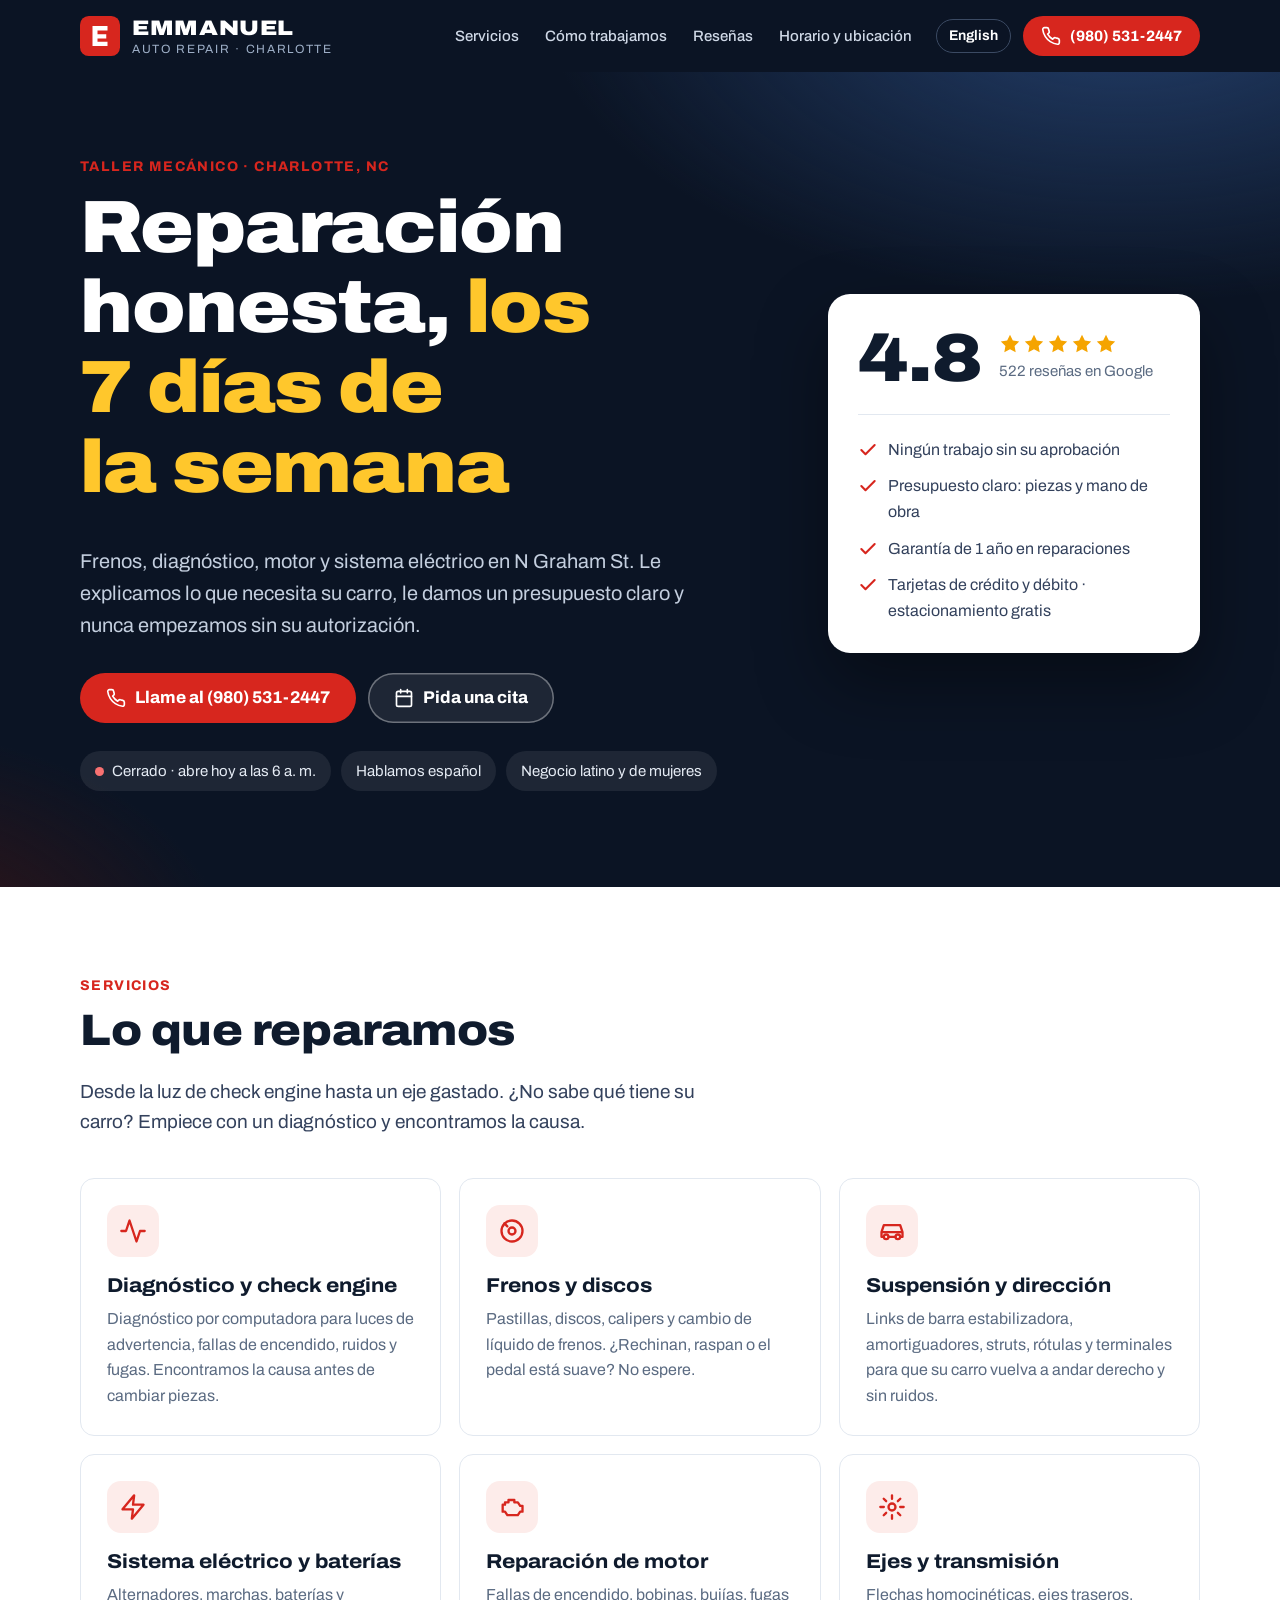
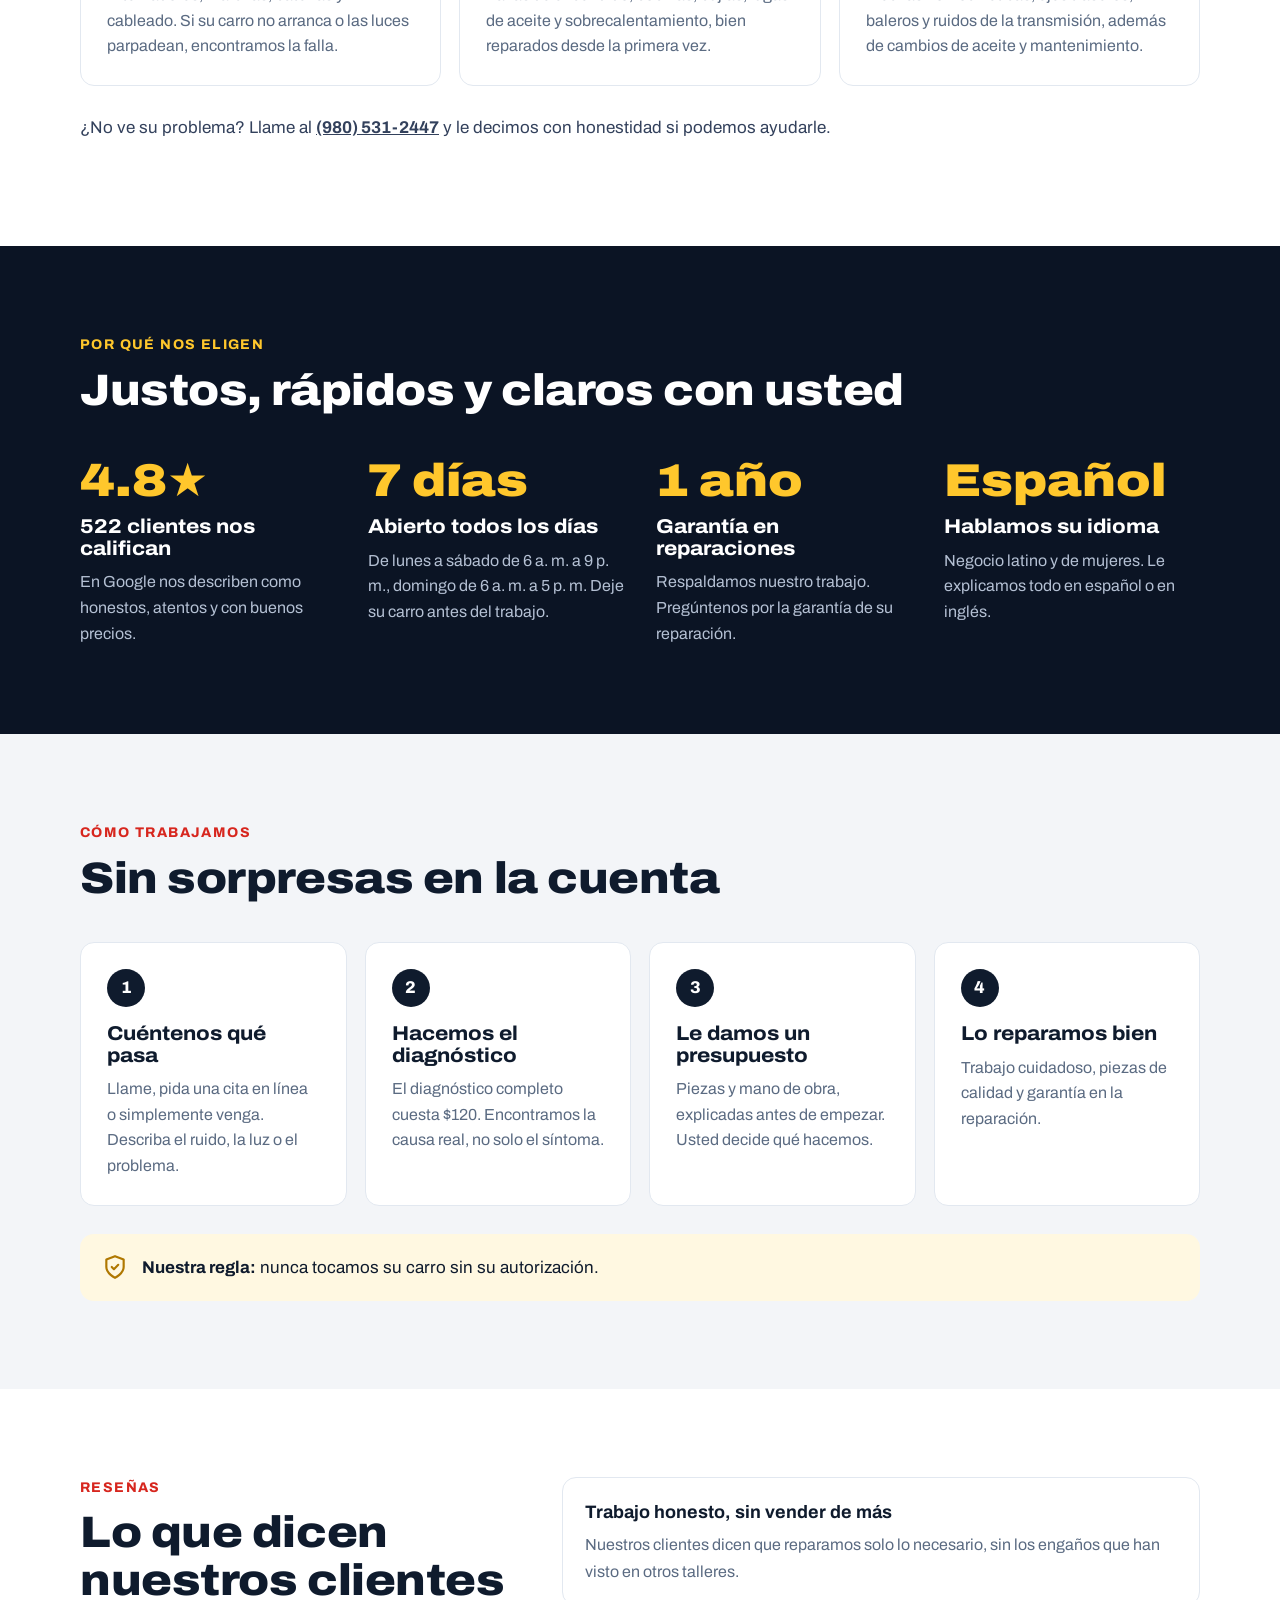
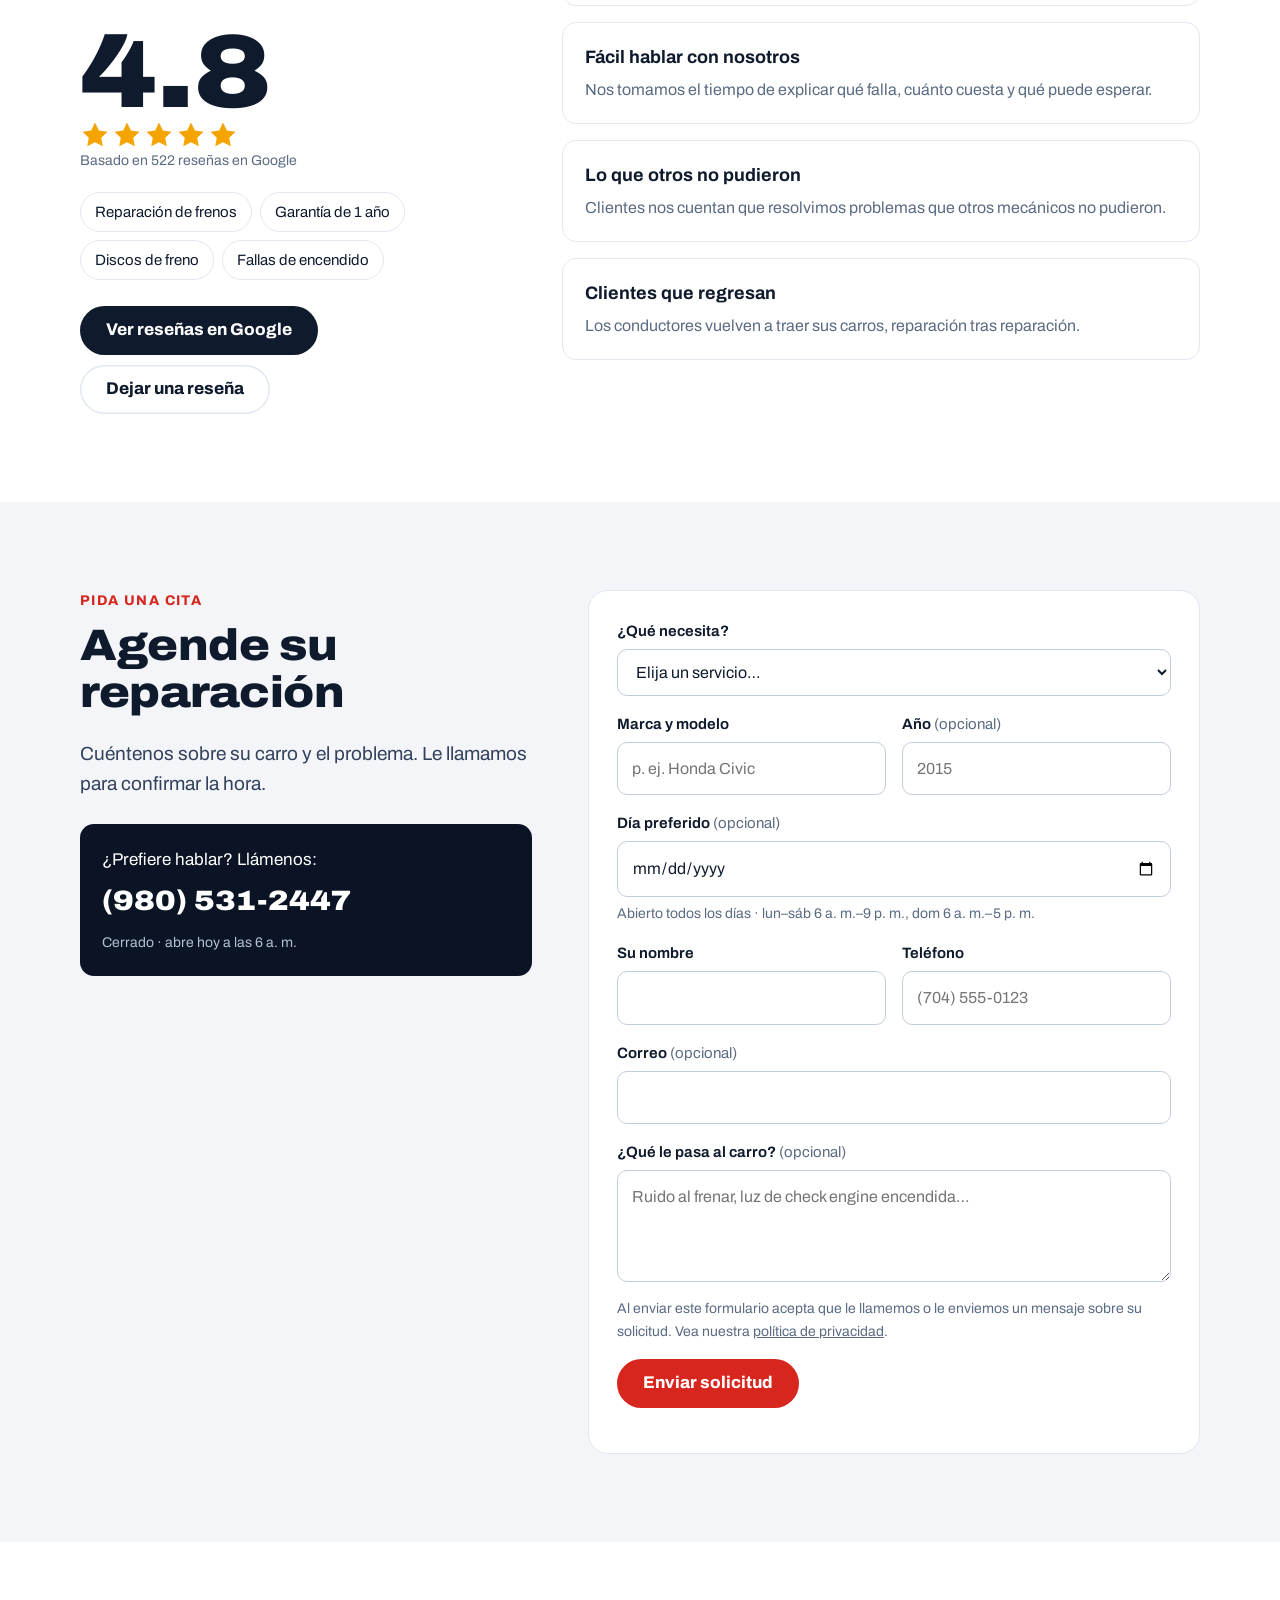
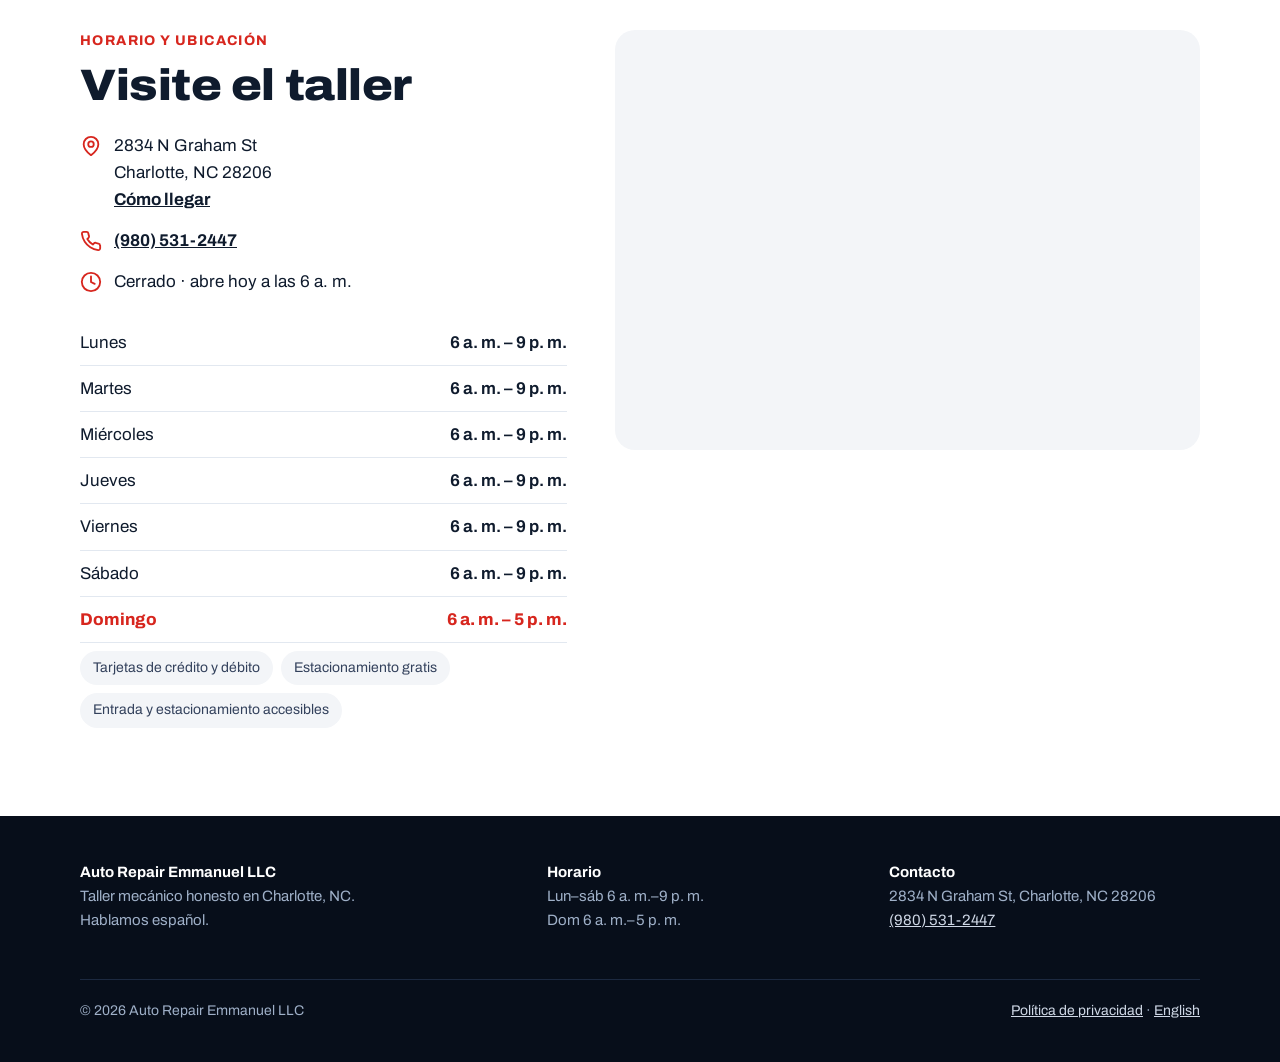
==== es/index.html @ 4c99aeba "Auto Repair Emmanuel site (EN/ES preview) Co-Authored-By: Claude Opus 5.5 <noreply@anthropic.com>" ====
<!doctype html>
<html lang="es">
<head>
<meta charset="utf-8">
<meta name="viewport" content="width=device-width, initial-scale=1, viewport-fit=cover">
<title>Auto Repair Emmanuel — Taller mecánico honesto en Charlotte, NC · Abierto 7 días</title>
<meta name="description" content="Taller mecánico latino y de propiedad femenina en 2834 N Graham St, Charlotte. Frenos, diagnóstico, motor, sistema eléctrico y suspensión. 4.8★ con 522 reseñas en Google. Abierto los 7 días. (980) 531-2447.">
<link rel="canonical" href="https://www.autorepairemmanuel.com/es/">
<link rel="alternate" hreflang="en" href="https://www.autorepairemmanuel.com/">
<link rel="alternate" hreflang="es" href="https://www.autorepairemmanuel.com/es/">
<link rel="alternate" hreflang="x-default" href="https://www.autorepairemmanuel.com/">
<meta property="og:type" content="website">
<meta property="og:title" content="Auto Repair Emmanuel — Taller mecánico honesto en Charlotte, NC">
<meta property="og:description" content="Frenos, diagnóstico, motor y sistema eléctrico. 4.8★ con 522 reseñas en Google. Abierto los 7 días.">
<meta property="og:url" content="https://www.autorepairemmanuel.com/es/">
<meta property="og:locale" content="es_US">
<meta property="og:locale:alternate" content="en_US">
<!-- preview: remove noindex when the client approves the launch -->
<meta name="robots" content="noindex, nofollow">
<meta name="theme-color" content="#0b1424">
<link rel="icon" href="../assets/img/favicon.svg" type="image/svg+xml">
<link rel="preconnect" href="https://fonts.googleapis.com">
<link rel="preconnect" href="https://fonts.gstatic.com" crossorigin>
<link rel="stylesheet" href="https://fonts.googleapis.com/css2?family=Archivo:wdth,wght@62..125,400..900&amp;display=swap">
<link rel="stylesheet" href="../assets/css/style.css">
<script type="application/ld+json">
{
 "@context": "https://schema.org",
 "@type": "AutoRepair",
 "@id": "https://www.autorepairemmanuel.com/#shop",
 "name": "Auto Repair Emmanuel LLC",
 "url": "https://www.autorepairemmanuel.com/es/",
 "telephone": "+19805312447",
 "priceRange": "$$",
 "address": {
  "@type": "PostalAddress",
  "streetAddress": "2834 N Graham St",
  "addressLocality": "Charlotte",
  "addressRegion": "NC",
  "postalCode": "28206",
  "addressCountry": "US"
 },
 "geo": { "@type": "GeoCoordinates", "latitude": 35.2572837, "longitude": -80.8220715 },
 "hasMap": "https://maps.google.com/?cid=7259521944887175084",
 "openingHoursSpecification": [
  { "@type": "OpeningHoursSpecification", "dayOfWeek": ["Monday", "Tuesday", "Wednesday", "Thursday", "Friday", "Saturday"], "opens": "06:00", "closes": "21:00" },
  { "@type": "OpeningHoursSpecification", "dayOfWeek": "Sunday", "opens": "06:00", "closes": "17:00" }
 ],
 "paymentAccepted": "Credit Card, Debit Card",
 "knowsLanguage": ["en", "es"],
 "areaServed": { "@type": "City", "name": "Charlotte" }
}
</script>
</head>
<body>
<svg width="0" height="0" style="position:absolute" aria-hidden="true">
  <defs>
    <symbol id="i-phone" viewBox="0 0 24 24"><path fill="none" stroke="currentColor" stroke-width="2" stroke-linecap="round" stroke-linejoin="round" d="M22 16.9v3a2 2 0 0 1-2.2 2 19.8 19.8 0 0 1-8.6-3.1 19.5 19.5 0 0 1-6-6A19.8 19.8 0 0 1 2.1 4.2 2 2 0 0 1 4.1 2h3a2 2 0 0 1 2 1.7c.1.9.4 1.8.7 2.7a2 2 0 0 1-.5 2.1L8 9.8a16 16 0 0 0 6 6l1.3-1.3a2 2 0 0 1 2.1-.4c.9.3 1.8.6 2.7.7a2 2 0 0 1 1.7 2z"/></symbol>
    <symbol id="i-pin" viewBox="0 0 24 24"><g fill="none" stroke="currentColor" stroke-width="2" stroke-linecap="round" stroke-linejoin="round"><path d="M20 10c0 6-8 12-8 12s-8-6-8-12a8 8 0 0 1 16 0z"/><circle cx="12" cy="10" r="3"/></g></symbol>
    <symbol id="i-nav" viewBox="0 0 24 24"><path fill="none" stroke="currentColor" stroke-width="2" stroke-linejoin="round" d="M3 11 22 2l-9 19-2-8z"/></symbol>
    <symbol id="i-star" viewBox="0 0 24 24"><path fill="currentColor" d="m12 2 3.1 6.3 6.9 1-5 4.9 1.2 6.8L12 17.8 5.8 21 7 14.2 2 9.3l6.9-1z"/></symbol>
    <symbol id="i-check" viewBox="0 0 24 24"><path fill="none" stroke="currentColor" stroke-width="2.5" stroke-linecap="round" stroke-linejoin="round" d="M20 6 9 17l-5-5"/></symbol>
    <symbol id="i-clock" viewBox="0 0 24 24"><g fill="none" stroke="currentColor" stroke-width="2" stroke-linecap="round"><circle cx="12" cy="12" r="10"/><path d="M12 6v6l4 2"/></g></symbol>
    <symbol id="i-cal" viewBox="0 0 24 24"><g fill="none" stroke="currentColor" stroke-width="2" stroke-linecap="round"><rect x="3" y="4" width="18" height="18" rx="2"/><path d="M16 2v4M8 2v4M3 10h18"/></g></symbol>
    <symbol id="i-pulse" viewBox="0 0 24 24"><path fill="none" stroke="currentColor" stroke-width="2" stroke-linecap="round" stroke-linejoin="round" d="M22 12h-4l-3 9L9 3l-3 9H2"/></symbol>
    <symbol id="i-disc" viewBox="0 0 24 24"><g fill="none" stroke="currentColor" stroke-width="2"><circle cx="12" cy="12" r="9"/><circle cx="12" cy="12" r="3"/><path stroke-linecap="round" d="M5.5 5.5 8 8"/></g></symbol>
    <symbol id="i-car" viewBox="0 0 24 24"><g fill="none" stroke="currentColor" stroke-width="2" stroke-linecap="round" stroke-linejoin="round"><path d="M3 13 5 7h14l2 6v4h-2M5 17H3v-4h18M9 17h6"/><circle cx="7" cy="17" r="2"/><circle cx="17" cy="17" r="2"/></g></symbol>
    <symbol id="i-bolt" viewBox="0 0 24 24"><path fill="none" stroke="currentColor" stroke-width="2" stroke-linejoin="round" d="M13 2 3 14h9l-1 8 10-12h-9z"/></symbol>
    <symbol id="i-engine" viewBox="0 0 24 24"><path fill="none" stroke="currentColor" stroke-width="2" stroke-linejoin="round" d="M4 10h2V8h3V6h5v2h3l2 3h2v5h-2l-2 3H8l-2-3H4z"/></symbol>
    <symbol id="i-gear" viewBox="0 0 24 24"><g fill="none" stroke="currentColor" stroke-width="2" stroke-linecap="round"><circle cx="12" cy="12" r="3"/><path d="M12 2v3M12 19v3M2 12h3M19 12h3M4.9 4.9 7 7M17 17l2.1 2.1M4.9 19.1 7 17M17 7l2.1-2.1"/></g></symbol>
    <symbol id="i-shield" viewBox="0 0 24 24"><g fill="none" stroke="currentColor" stroke-width="2" stroke-linecap="round" stroke-linejoin="round"><path d="M12 22s8-4 8-10V5l-8-3-8 3v7c0 6 8 10 8 10z"/><path d="m9 12 2 2 4-4"/></g></symbol>
    <symbol id="i-menu" viewBox="0 0 24 24"><path fill="none" stroke="currentColor" stroke-width="2" stroke-linecap="round" d="M3 6h18M3 12h18M3 18h18"/></symbol>
    <symbol id="i-logo" viewBox="0 0 64 64"><rect width="64" height="64" rx="14" fill="#d7261e"/><path d="M20 16h24v7H28v6h14v7H28v5h16v7H20z" fill="#fff"/></symbol>
  </defs>
</svg>

<a class="skip" href="#main">Ir al contenido</a>

<header class="site-head">
  <div class="wrap">
    <a class="brand" href="./" aria-label="Auto Repair Emmanuel, inicio"><svg aria-hidden="true"><use href="#i-logo"/></svg><span><span class="brand-mark">EMMANUEL</span><span class="brand-sub">Auto Repair · Charlotte</span></span></a>
    <nav class="nav" id="nav" aria-label="Principal">
      <a href="#services">Servicios</a>
      <a href="#how">Cómo trabajamos</a>
      <a href="#reviews">Reseñas</a>
      <a href="#contact">Horario y ubicación</a>
    </nav>
    <div class="head-actions">
      <a class="lang" href="../" hreflang="en" lang="en">English</a>
      <a class="btn btn-primary btn-sm" href="tel:+19805312447"><svg aria-hidden="true"><use href="#i-phone"/></svg>(980) 531-2447</a>
      <button class="menu-btn" type="button" aria-controls="nav" aria-expanded="false"><svg aria-hidden="true"><use href="#i-menu"/></svg><span class="sr">Menú</span></button>
    </div>
  </div>
</header>

<main id="main">
  <section class="hero">
    <div class="wrap">
      <div>
        <p class="eyebrow">Taller mecánico · Charlotte, NC</p>
        <h1>Reparación honesta, <em>los 7&nbsp;días de la&nbsp;semana</em></h1>
        <p class="lead">Frenos, diagnóstico, motor y sistema eléctrico en N&nbsp;Graham&nbsp;St. Le explicamos lo que necesita su carro, le damos un presupuesto claro y nunca empezamos sin su autorización.</p>
        <div class="cta">
          <a class="btn btn-primary" href="tel:+19805312447"><svg aria-hidden="true"><use href="#i-phone"/></svg>Llame al (980) 531-2447</a>
          <a class="btn btn-ghost" href="#book"><svg aria-hidden="true"><use href="#i-cal"/></svg>Pida una cita</a>
        </div>
        <ul class="badges">
          <li class="badge" data-status><span class="status-dot"></span><span data-status-text>Lun–sáb 6 a. m.–9 p. m. · dom 6 a. m.–5 p. m.</span></li>
          <li class="badge">Hablamos español</li>
          <li class="badge">Negocio latino y de mujeres</li>
        </ul>
      </div>
      <aside class="rating-card" aria-label="Calificación en Google">
        <div class="top">
          <div class="big">4.8</div>
          <div>
            <div class="stars" aria-label="4.8 de 5 estrellas"><svg><use href="#i-star"/></svg><svg><use href="#i-star"/></svg><svg><use href="#i-star"/></svg><svg><use href="#i-star"/></svg><svg><use href="#i-star"/></svg></div>
            <div class="count">522 reseñas en Google</div>
          </div>
        </div>
        <hr>
        <ul class="checks">
          <li><svg aria-hidden="true"><use href="#i-check"/></svg>Ningún trabajo sin su aprobación</li>
          <li><svg aria-hidden="true"><use href="#i-check"/></svg>Presupuesto claro: piezas y mano de obra</li>
          <li><svg aria-hidden="true"><use href="#i-check"/></svg>Garantía de 1 año en reparaciones</li>
          <li><svg aria-hidden="true"><use href="#i-check"/></svg>Tarjetas de crédito y débito · estacionamiento gratis</li>
        </ul>
      </aside>
    </div>
  </section>

  <section class="section" id="services">
    <div class="wrap">
      <p class="eyebrow">Servicios</p>
      <h2>Lo que reparamos</h2>
      <p class="lead">Desde la luz de check engine hasta un eje gastado. ¿No sabe qué tiene su carro? Empiece con un diagnóstico y encontramos la causa.</p>
      <div class="grid">
        <article class="card"><div class="ico"><svg aria-hidden="true"><use href="#i-pulse"/></svg></div><h3>Diagnóstico y check engine</h3><p>Diagnóstico por computadora para luces de advertencia, fallas de encendido, ruidos y fugas. Encontramos la causa antes de cambiar piezas.</p></article>
        <article class="card"><div class="ico"><svg aria-hidden="true"><use href="#i-disc"/></svg></div><h3>Frenos y discos</h3><p>Pastillas, discos, calipers y cambio de líquido de frenos. ¿Rechinan, raspan o el pedal está suave? No espere.</p></article>
        <article class="card"><div class="ico"><svg aria-hidden="true"><use href="#i-car"/></svg></div><h3>Suspensión y dirección</h3><p>Links de barra estabilizadora, amortiguadores, struts, rótulas y terminales para que su carro vuelva a andar derecho y sin ruidos.</p></article>
        <article class="card"><div class="ico"><svg aria-hidden="true"><use href="#i-bolt"/></svg></div><h3>Sistema eléctrico y baterías</h3><p>Alternadores, marchas, baterías y cableado. Si su carro no arranca o las luces parpadean, encontramos la falla.</p></article>
        <article class="card"><div class="ico"><svg aria-hidden="true"><use href="#i-engine"/></svg></div><h3>Reparación de motor</h3><p>Fallas de encendido, bobinas, bujías, fugas de aceite y sobrecalentamiento, bien reparados desde la primera vez.</p></article>
        <article class="card"><div class="ico"><svg aria-hidden="true"><use href="#i-gear"/></svg></div><h3>Ejes y transmisión</h3><p>Flechas homocinéticas, ejes traseros, baleros y ruidos de la transmisión, además de cambios de aceite y mantenimiento.</p></article>
      </div>
      <p class="more">¿No ve su problema? Llame al <a href="tel:+19805312447">(980) 531-2447</a> y le decimos con honestidad si podemos ayudarle.</p>
    </div>
  </section>

  <section class="section dark" id="why">
    <div class="wrap">
      <p class="eyebrow">Por qué nos eligen</p>
      <h2>Justos, rápidos y claros con usted</h2>
      <div class="why">
        <div><div class="num">4.8★</div><h3>522 clientes nos califican</h3><p>En Google nos describen como honestos, atentos y con buenos precios.</p></div>
        <div><div class="num">7 días</div><h3>Abierto todos los días</h3><p>De lunes a sábado de 6 a. m. a 9 p. m., domingo de 6 a. m. a 5 p. m. Deje su carro antes del trabajo.</p></div>
        <div><div class="num">1 año</div><h3>Garantía en reparaciones</h3><p>Respaldamos nuestro trabajo. Pregúntenos por la garantía de su reparación.</p></div>
        <div><div class="num">Español</div><h3>Hablamos su idioma</h3><p>Negocio latino y de mujeres. Le explicamos todo en español o en inglés.</p></div>
      </div>
    </div>
  </section>

  <section class="section alt" id="how">
    <div class="wrap">
      <p class="eyebrow">Cómo trabajamos</p>
      <h2>Sin sorpresas en la cuenta</h2>
      <ol class="steps">
        <li><h3>Cuéntenos qué pasa</h3><p>Llame, pida una cita en línea o simplemente venga. Describa el ruido, la luz o el problema.</p></li>
        <li><h3>Hacemos el diagnóstico</h3><p>El diagnóstico completo cuesta $120. Encontramos la causa real, no solo el síntoma.</p></li>
        <li><h3>Le damos un presupuesto</h3><p>Piezas y mano de obra, explicadas antes de empezar. Usted decide qué hacemos.</p></li>
        <li><h3>Lo reparamos bien</h3><p>Trabajo cuidadoso, piezas de calidad y garantía en la reparación.</p></li>
      </ol>
      <div class="promise"><svg aria-hidden="true"><use href="#i-shield"/></svg><p><strong>Nuestra regla:</strong> nunca tocamos su carro sin su autorización.</p></div>
    </div>
  </section>

  <section class="section" id="reviews">
    <div class="wrap reviews">
      <div>
        <p class="eyebrow">Reseñas</p>
        <h2>Lo que dicen nuestros clientes</h2>
        <div class="score">4.8</div>
        <div class="stars" aria-label="4.8 de 5 estrellas"><svg><use href="#i-star"/></svg><svg><use href="#i-star"/></svg><svg><use href="#i-star"/></svg><svg><use href="#i-star"/></svg><svg><use href="#i-star"/></svg></div>
        <p class="hint">Basado en 522 reseñas en Google</p>
        <ul class="tags" aria-label="Lo más mencionado en las reseñas">
          <li>Reparación de frenos</li><li>Garantía de 1 año</li><li>Discos de freno</li><li>Fallas de encendido</li>
        </ul>
        <div class="row-btns">
          <a class="btn btn-dark" href="https://maps.google.com/?cid=7259521944887175084" target="_blank" rel="noopener">Ver reseñas en Google</a>
          <a class="btn btn-line" href="https://search.google.com/local/writereview?placeid=ChIJTweTncUfVIgRrCcnDL8Av2Q" target="_blank" rel="noopener">Dejar una reseña</a>
        </div>
      </div>
      <ul class="quotes">
        <li><strong>Trabajo honesto, sin vender de más</strong><span>Nuestros clientes dicen que reparamos solo lo necesario, sin los engaños que han visto en otros talleres.</span></li>
        <li><strong>Fácil hablar con nosotros</strong><span>Nos tomamos el tiempo de explicar qué falla, cuánto cuesta y qué puede esperar.</span></li>
        <li><strong>Lo que otros no pudieron</strong><span>Clientes nos cuentan que resolvimos problemas que otros mecánicos no pudieron.</span></li>
        <li><strong>Clientes que regresan</strong><span>Los conductores vuelven a traer sus carros, reparación tras reparación.</span></li>
      </ul>
    </div>
  </section>

  <section class="section alt" id="book">
    <div class="wrap book">
      <div>
        <p class="eyebrow">Pida una cita</p>
        <h2>Agende su reparación</h2>
        <p class="lead">Cuéntenos sobre su carro y el problema. Le llamamos para confirmar la hora.</p>
        <div class="call-box" data-status>
          <p style="margin:0 0 6px">¿Prefiere hablar? Llámenos:</p>
          <a class="tel" href="tel:+19805312447">(980) 531-2447</a>
          <p class="hint" style="margin:8px 0 0;color:#b4c0d3"><span data-status-text>Lun–sáb 6 a. m.–9 p. m. · dom 6 a. m.–5 p. m.</span></p>
        </div>
      </div>
      <form class="form" id="booking" novalidate>
        <div class="form-grid">
          <div class="field full">
            <label for="f-service">¿Qué necesita?</label>
            <select id="f-service" name="service" required>
              <option value="">Elija un servicio…</option>
              <option>Diagnóstico / luz de check engine</option>
              <option>Frenos y discos</option>
              <option>Suspensión y dirección</option>
              <option>Sistema eléctrico / batería / alternador</option>
              <option>Reparación de motor</option>
              <option>Ejes y transmisión</option>
              <option>Cambio de aceite y mantenimiento</option>
              <option>Otro / no estoy seguro</option>
            </select>
          </div>
          <div class="field"><label for="f-car">Marca y modelo</label><input id="f-car" name="car" autocomplete="off" placeholder="p. ej. Honda Civic" maxlength="100" required></div>
          <div class="field"><label for="f-year">Año <span class="opt">(opcional)</span></label><input id="f-year" name="year" inputmode="numeric" pattern="(19|20)[0-9]{2}" maxlength="4" placeholder="2015"></div>
          <div class="field full"><label for="f-date">Día preferido <span class="opt">(opcional)</span></label><input id="f-date" name="date" type="date"><span class="hint" id="date-hint">Abierto todos los días · lun–sáb 6 a. m.–9 p. m., dom 6 a. m.–5 p. m.</span></div>
          <div class="field"><label for="f-name">Su nombre</label><input id="f-name" name="name" autocomplete="name" maxlength="100" required></div>
          <div class="field"><label for="f-phone">Teléfono</label><input id="f-phone" name="phone" type="tel" autocomplete="tel" placeholder="(704) 555-0123" maxlength="30" required></div>
          <div class="field full"><label for="f-email">Correo <span class="opt">(opcional)</span></label><input id="f-email" name="email" type="email" autocomplete="email" maxlength="120"></div>
          <div class="field full"><label for="f-comment">¿Qué le pasa al carro? <span class="opt">(opcional)</span></label><textarea id="f-comment" name="comment" maxlength="1000" placeholder="Ruido al frenar, luz de check engine encendida…"></textarea></div>
          <div class="hp" aria-hidden="true"><label for="f-website">Sitio web</label><input id="f-website" name="website" tabindex="-1" autocomplete="off"></div>
        </div>
        <p class="consent">Al enviar este formulario acepta que le llamemos o le enviemos un mensaje sobre su solicitud. Vea nuestra <a href="privacy.html">política de privacidad</a>.</p>
        <p><button class="btn btn-primary" type="submit">Enviar solicitud</button></p>
        <p class="form-msg" role="status" aria-live="polite"></p>
      </form>
    </div>
  </section>

  <section class="section" id="contact">
    <div class="wrap contact">
      <div>
        <p class="eyebrow">Horario y ubicación</p>
        <h2>Visite el taller</h2>
        <ul class="info">
          <li><svg aria-hidden="true"><use href="#i-pin"/></svg><span>2834 N Graham St<br>Charlotte, NC 28206<br><a href="https://www.google.com/maps/dir/?api=1&amp;destination=Auto+Repair+Emmanuel+LLC&amp;destination_place_id=ChIJTweTncUfVIgRrCcnDL8Av2Q" target="_blank" rel="noopener">Cómo llegar</a></span></li>
          <li><svg aria-hidden="true"><use href="#i-phone"/></svg><a href="tel:+19805312447">(980) 531-2447</a></li>
          <li data-status><svg aria-hidden="true"><use href="#i-clock"/></svg><span data-status-text>Abierto los 7 días de la semana</span></li>
        </ul>
        <table class="hours">
          <caption class="sr">Horario</caption>
          <tbody>
            <tr data-day="1"><th scope="row">Lunes</th><td>6 a. m. – 9 p. m.</td></tr>
            <tr data-day="2"><th scope="row">Martes</th><td>6 a. m. – 9 p. m.</td></tr>
            <tr data-day="3"><th scope="row">Miércoles</th><td>6 a. m. – 9 p. m.</td></tr>
            <tr data-day="4"><th scope="row">Jueves</th><td>6 a. m. – 9 p. m.</td></tr>
            <tr data-day="5"><th scope="row">Viernes</th><td>6 a. m. – 9 p. m.</td></tr>
            <tr data-day="6"><th scope="row">Sábado</th><td>6 a. m. – 9 p. m.</td></tr>
            <tr data-day="0"><th scope="row">Domingo</th><td>6 a. m. – 5 p. m.</td></tr>
          </tbody>
        </table>
        <ul class="amen" aria-label="Comodidades">
          <li>Tarjetas de crédito y débito</li><li>Estacionamiento gratis</li><li>Entrada y estacionamiento accesibles</li>
        </ul>
      </div>
      <iframe class="map" title="Mapa: Auto Repair Emmanuel, 2834 N Graham St, Charlotte" loading="lazy" referrerpolicy="no-referrer-when-downgrade" src="https://www.google.com/maps?q=Auto+Repair+Emmanuel+LLC,+2834+N+Graham+St,+Charlotte,+NC+28206&amp;hl=es&amp;output=embed"></iframe>
    </div>
  </section>
</main>

<footer class="site-foot">
  <div class="wrap">
    <div>
      <strong>Auto Repair Emmanuel LLC</strong>
      <p>Taller mecánico honesto en Charlotte, NC.<br>Hablamos español.</p>
    </div>
    <div>
      <strong>Horario</strong>
      <p>Lun–sáb 6 a. m.–9 p. m.<br>Dom 6 a. m.–5 p. m.</p>
    </div>
    <div>
      <strong>Contacto</strong>
      <p>2834 N Graham St, Charlotte, NC 28206<br><a href="tel:+19805312447">(980) 531-2447</a></p>
    </div>
    <div class="legal">
      <span>© 2026 Auto Repair Emmanuel LLC</span>
      <span><a href="privacy.html">Política de privacidad</a> · <a href="../" hreflang="en" lang="en">English</a></span>
    </div>
  </div>
</footer>

<div class="callbar">
  <a class="btn btn-primary" href="tel:+19805312447"><svg aria-hidden="true"><use href="#i-phone"/></svg>Llamar</a>
  <a class="btn btn-ghost" href="https://www.google.com/maps/dir/?api=1&amp;destination=Auto+Repair+Emmanuel+LLC&amp;destination_place_id=ChIJTweTncUfVIgRrCcnDL8Av2Q" target="_blank" rel="noopener"><svg aria-hidden="true"><use href="#i-nav"/></svg>Cómo llegar</a>
</div>

<script type="module" src="../assets/js/site.js"></script>
<script type="module" src="../assets/js/booking.js"></script>
</body>
</html>
---- assets/css/style.css ----
:root {
  --ink: #0f1b2d;
  --ink-2: #33415c;
  --muted: #5b6b82;
  --bg: #ffffff;
  --bg-2: #f3f5f8;
  --line: #e2e8f0;
  --brand: #d7261e;
  --brand-dark: #b01d16;
  --accent: #ffc72c;
  --dark: #0b1424;
  --ok: #15803d;
  --radius: 14px;
  --max: 1160px;
}
* { box-sizing: border-box; }
html { scroll-behavior: smooth; scroll-padding-top: 80px; -webkit-text-size-adjust: 100%; }
body { margin: 0; font: 17px/1.6 "Archivo", system-ui, -apple-system, sans-serif; color: var(--ink); background: var(--bg); }
img, svg { display: block; max-width: 100%; }
a { color: inherit; }
h1, h2, h3 { line-height: 1.08; margin: 0 0 .5em; font-stretch: 110%; }
h2 { font-size: clamp(30px, 4.4vw, 44px); font-weight: 850; letter-spacing: -.01em; }
h3 { font-size: 20px; font-weight: 750; }
p { margin: 0 0 1em; }
.wrap { max-width: var(--max); margin: 0 auto; padding: 0 20px; }
@media (max-width: 480px) { .wrap { padding: 0 16px; } }
.section { padding: 88px 0; }
.section.alt { background: var(--bg-2); }
.section.dark { background: var(--dark); color: #fff; }
@media (max-width: 700px) { .section { padding: 64px 0; } }
.eyebrow { color: var(--brand); font-weight: 750; text-transform: uppercase; letter-spacing: .1em; font-size: 14px; margin-bottom: 10px; }
.dark .eyebrow { color: var(--accent); }
.lead { color: var(--ink-2); font-size: 19px; max-width: 660px; }
.dark .lead { color: #c4cfdf; }
.skip { position: absolute; left: -999px; top: 8px; background: #fff; color: var(--ink); padding: 8px 14px; border-radius: 8px; z-index: 100; }
.skip:focus { left: 8px; }
.sr { position: absolute; width: 1px; height: 1px; overflow: hidden; clip: rect(0 0 0 0); white-space: nowrap; }

/* header */
.site-head { position: sticky; top: 0; z-index: 40; background: var(--dark); color: #fff; transition: box-shadow .2s; }
.site-head.scrolled { box-shadow: 0 6px 24px rgba(0,0,0,.25); }
.site-head .wrap { display: flex; align-items: center; gap: 24px; height: 72px; }
.brand { display: flex; align-items: center; gap: 12px; text-decoration: none; line-height: 1; }
.brand svg { width: 40px; height: 40px; flex: none; }
.brand-mark { display: block; font-weight: 900; font-size: 21px; letter-spacing: .03em; font-stretch: 118%; }
.brand-sub { display: block; font-size: 12px; color: #9fb0c8; letter-spacing: .14em; text-transform: uppercase; margin-top: 4px; }
.nav { display: flex; align-items: center; gap: 26px; margin-left: auto; }
.nav a { text-decoration: none; color: #cfd8e6; font-size: 15px; font-weight: 500; }
.nav a:hover { color: #fff; }
.head-actions { display: flex; align-items: center; gap: 12px; }
.lang { border: 1px solid #3b4a63; border-radius: 999px; padding: 5px 12px; text-decoration: none; font-size: 14px; font-weight: 650; color: #fff; }
.lang:hover { border-color: #fff; }
.menu-btn { display: none; flex: none; background: none; border: 0; color: #fff; padding: 8px; margin-right: -8px; cursor: pointer; }
.menu-btn svg { width: 28px; height: 28px; max-width: none; }
.brand-sub { white-space: nowrap; }
@media (max-width: 480px) {
  .site-head .wrap { gap: 12px; }
  .brand { gap: 10px; }
  .brand svg { width: 36px; height: 36px; }
  .brand-mark { font-size: 19px; }
  .brand-sub { font-size: 10.5px; letter-spacing: .1em; }
  .lang { padding: 4px 10px; font-size: 13px; }
}
@media (max-width: 960px) {
  .menu-btn { display: block; }
  .head-actions { margin-left: auto; }
  .head-actions .btn { display: none; }
  .nav { display: none; position: absolute; left: 0; right: 0; top: 72px; flex-direction: column; align-items: stretch; gap: 0; background: var(--dark); border-top: 1px solid #1f2d45; padding: 8px 0 16px; }
  .nav.open { display: flex; }
  .nav a { padding: 14px 20px; font-size: 18px; }
}

/* buttons */
.btn { display: inline-flex; align-items: center; justify-content: center; gap: 9px; border: 0; border-radius: 999px; padding: 15px 26px; font: inherit; font-weight: 750; line-height: 1.1; text-decoration: none; cursor: pointer; transition: background .15s, transform .15s; }
.btn:active { transform: translateY(1px); }
.btn svg { width: 20px; height: 20px; flex: none; }
.btn-primary { background: var(--brand); color: #fff; }
.btn-primary:hover { background: var(--brand-dark); }
.btn-ghost { background: rgba(255,255,255,.08); color: #fff; box-shadow: inset 0 0 0 1.5px rgba(255,255,255,.35); }
.btn-ghost:hover { background: rgba(255,255,255,.16); }
.btn-dark { background: var(--ink); color: #fff; }
.btn-dark:hover { background: #1f2f4a; }
.btn-line { background: #fff; color: var(--ink); box-shadow: inset 0 0 0 1.5px var(--line); }
.btn-line:hover { box-shadow: inset 0 0 0 1.5px var(--ink); }
.btn-sm { padding: 10px 18px; font-size: 15px; }
.btn[disabled] { opacity: .6; cursor: wait; }
:focus-visible { outline: 3px solid var(--accent); outline-offset: 3px; }

/* hero */
.hero { background: radial-gradient(900px 480px at 88% -10%, #24406d 0%, transparent 65%), radial-gradient(600px 400px at -10% 110%, #3a1414 0%, transparent 60%), var(--dark); color: #fff; padding: 84px 0 96px; }
.hero .wrap { display: grid; grid-template-columns: 1.3fr .7fr; gap: 56px; align-items: center; }
.hero h1 { font-size: clamp(40px, 6.6vw, 74px); font-weight: 900; letter-spacing: -.015em; }
.hero h1 em { font-style: normal; color: var(--accent); }
.hero .lead { color: #c4cfdf; font-size: 20px; }
.cta { display: flex; flex-wrap: wrap; gap: 12px; margin: 32px 0 28px; }
.badges { display: flex; flex-wrap: wrap; gap: 10px; margin: 0; padding: 0; list-style: none; }
.badge { display: inline-flex; align-items: center; gap: 8px; background: rgba(255,255,255,.08); border-radius: 999px; padding: 8px 15px; font-size: 15px; color: #e5ebf4; }
.badge svg { width: 18px; height: 18px; color: var(--accent); }
.status-dot { width: 9px; height: 9px; border-radius: 50%; background: #9aa6b8; flex: none; }
.is-open .status-dot { background: #22c55e; box-shadow: 0 0 0 4px rgba(34,197,94,.25); }
.is-closed .status-dot { background: #f87171; }
.rating-card { background: #fff; color: var(--ink); border-radius: 22px; padding: 30px; box-shadow: 0 30px 70px rgba(0,0,0,.4); }
.rating-card .top { display: flex; align-items: center; gap: 16px; }
.rating-card .big { font-size: 68px; font-weight: 900; line-height: 1; font-stretch: 112%; }
.stars { display: flex; gap: 2px; color: #f5a400; }
.stars svg { width: 22px; height: 22px; }
.rating-card .count { color: var(--muted); font-size: 15px; margin-top: 4px; }
.rating-card hr { border: 0; border-top: 1px solid var(--line); margin: 22px 0; }
.checks { list-style: none; padding: 0; margin: 0; display: grid; gap: 11px; color: var(--ink-2); font-size: 16px; }
.checks li { display: flex; gap: 10px; }
.checks svg { flex: none; width: 20px; height: 20px; color: var(--brand); margin-top: 3px; }
@media (max-width: 480px) { .cta .btn { flex: 1 1 100%; } }
@media (max-width: 960px) { .hero { padding: 56px 0 64px; } .hero .wrap { grid-template-columns: 1fr; gap: 36px; } .rating-card { max-width: 460px; } }

/* services */
.grid { display: grid; gap: 18px; grid-template-columns: repeat(3, 1fr); margin-top: 40px; }
@media (max-width: 960px) { .grid { grid-template-columns: 1fr 1fr; } }
@media (max-width: 600px) { .grid { grid-template-columns: 1fr; } }
.card { background: #fff; border: 1px solid var(--line); border-radius: var(--radius); padding: 26px; }
.card .ico { width: 52px; height: 52px; border-radius: 14px; background: #fdecea; color: var(--brand); display: grid; place-items: center; margin-bottom: 18px; }
.card .ico svg { width: 28px; height: 28px; }
.card p { color: var(--muted); font-size: 16px; margin: 0; }
.more { margin-top: 28px; color: var(--ink-2); }
.more a { font-weight: 700; }

/* why */
.why { display: grid; grid-template-columns: repeat(4, 1fr); gap: 32px; margin-top: 44px; }
.why .num { font-size: 46px; font-weight: 900; color: var(--accent); line-height: 1; margin-bottom: 12px; font-stretch: 115%; }
.why h3 { color: #fff; }
.why p { color: #b4c0d3; font-size: 16px; margin: 0; }
@media (max-width: 960px) { .why { grid-template-columns: 1fr 1fr; } }
@media (max-width: 480px) { .why { grid-template-columns: 1fr; gap: 28px; } }

/* how it works */
.steps { counter-reset: s; display: grid; grid-template-columns: repeat(4, 1fr); gap: 18px; margin: 40px 0 0; padding: 0; list-style: none; }
.steps li { counter-increment: s; background: #fff; border-radius: var(--radius); padding: 26px; border: 1px solid var(--line); }
.steps li::before { content: counter(s); display: grid; place-items: center; width: 38px; height: 38px; border-radius: 50%; background: var(--ink); color: #fff; font-weight: 800; margin-bottom: 16px; }
.steps p { color: var(--muted); font-size: 16px; margin: 0; }
.promise { display: flex; gap: 14px; align-items: flex-start; margin-top: 28px; padding: 20px 22px; background: #fff8e1; border-radius: var(--radius); color: var(--ink); }
.promise svg { flex: none; width: 26px; height: 26px; color: #b07800; }
.promise p { margin: 0; }
@media (max-width: 960px) { .steps { grid-template-columns: 1fr 1fr; } }
@media (max-width: 480px) { .steps { grid-template-columns: 1fr; } }

/* reviews */
.reviews { display: grid; grid-template-columns: .8fr 1.2fr; gap: 56px; align-items: start; }
.reviews .score { font-size: 104px; font-weight: 900; line-height: .9; font-stretch: 112%; }
.reviews .stars svg { width: 30px; height: 30px; }
.quotes { display: grid; gap: 16px; margin: 0; padding: 0; list-style: none; }
.quotes li { background: #fff; border: 1px solid var(--line); border-radius: var(--radius); padding: 20px 22px; }
.quotes strong { display: block; font-size: 18px; margin-bottom: 4px; }
.quotes span { color: var(--muted); font-size: 16px; }
.tags { display: flex; flex-wrap: wrap; gap: 8px; margin: 20px 0 26px; padding: 0; list-style: none; }
.tags li { background: #fff; border: 1px solid var(--line); border-radius: 999px; padding: 7px 14px; font-size: 15px; }
.row-btns { display: flex; flex-wrap: wrap; gap: 10px; }
@media (max-width: 860px) { .reviews { grid-template-columns: 1fr; gap: 32px; } }

/* booking */
.book { display: grid; grid-template-columns: .85fr 1.15fr; gap: 56px; }
@media (max-width: 960px) { .book { grid-template-columns: 1fr; gap: 32px; } }
.form { display: grid; gap: 16px; background: #fff; border: 1px solid var(--line); border-radius: 20px; padding: 28px; }
@media (max-width: 480px) { .form { padding: 20px; } }
.form-grid { display: grid; grid-template-columns: 1fr 1fr; gap: 16px; }
.form-grid .full { grid-column: 1 / -1; }
@media (max-width: 560px) { .form-grid { grid-template-columns: 1fr; } }
.field { display: grid; gap: 6px; }
.field label { font-weight: 650; font-size: 15px; }
.field .opt { color: var(--muted); font-weight: 400; }
input, select, textarea { width: 100%; font: inherit; font-size: 16px; padding: 13px 14px; border: 1px solid #c3cdda; border-radius: 10px; background: #fff; color: var(--ink); }
input:focus, select:focus, textarea:focus { border-color: var(--ink); outline: none; box-shadow: 0 0 0 3px rgba(15,27,45,.12); }
textarea { min-height: 112px; resize: vertical; }
.hint { font-size: 14px; color: var(--muted); }
.hp { position: absolute; left: -9999px; }
.form-msg { margin: 0; font-weight: 600; }
.form-msg:empty { display: none; }
.form-msg.ok { padding: 14px 16px; border-radius: 10px; background: #e8f7ee; color: #14532d; }
.form-msg.err { padding: 14px 16px; border-radius: 10px; background: #fdecea; color: #8a1712; }
.consent { font-size: 14px; color: var(--muted); margin: 0; }
.call-box { margin-top: 24px; padding: 22px; border-radius: var(--radius); background: var(--dark); color: #fff; }
.call-box a.tel { font-size: 28px; font-weight: 900; text-decoration: none; font-stretch: 112%; }

/* contact */
.contact { display: grid; grid-template-columns: 1fr 1.2fr; gap: 48px; align-items: start; }
@media (max-width: 960px) { .contact { grid-template-columns: 1fr; gap: 32px; } }
.info { list-style: none; padding: 0; margin: 0 0 24px; display: grid; gap: 14px; }
.info li { display: flex; gap: 12px; }
.info svg { flex: none; width: 22px; height: 22px; color: var(--brand); margin-top: 3px; }
.info a { font-weight: 700; }
.hours { width: 100%; border-collapse: collapse; margin: 0 0 8px; }
.hours th, .hours td { padding: 9px 0; border-bottom: 1px solid var(--line); text-align: left; font-weight: 400; }
.hours td { text-align: right; font-weight: 650; }
.hours tr.today th, .hours tr.today td { color: var(--brand); font-weight: 750; }
.map { display: block; width: 100%; height: 420px; border: 0; border-radius: 20px; background: var(--bg-2); }
@media (max-width: 600px) { .map { height: 300px; } }
.amen { display: flex; flex-wrap: wrap; gap: 8px; margin: 0; padding: 0; list-style: none; }
.amen li { background: var(--bg-2); border-radius: 999px; padding: 6px 13px; font-size: 14px; color: var(--ink-2); }

/* page (privacy, 404) */
.page-head { background: var(--dark); color: #fff; padding: 64px 0 48px; }
.page-head h1 { font-size: clamp(34px, 5vw, 52px); font-weight: 900; }
.prose { max-width: 760px; }
.prose h2 { font-size: 24px; margin-top: 1.6em; }

/* footer */
.site-foot { background: #070e1a; color: #9fb0c8; padding: 44px 0 40px; font-size: 15px; }
.site-foot .wrap { display: grid; grid-template-columns: 1.4fr 1fr 1fr; gap: 32px; }
.site-foot strong { color: #fff; }
.site-foot a { color: #cfd8e6; }
.site-foot .legal { grid-column: 1 / -1; border-top: 1px solid #1c2940; padding-top: 20px; display: flex; flex-wrap: wrap; gap: 8px 24px; justify-content: space-between; font-size: 14px; }
@media (max-width: 760px) { .site-foot .wrap { grid-template-columns: 1fr; } .site-foot { padding-bottom: 104px; } }

/* sticky call bar on phones */
.callbar { position: fixed; left: 0; right: 0; bottom: 0; z-index: 30; display: none; gap: 10px; padding: 10px 16px calc(10px + env(safe-area-inset-bottom)); background: rgba(11,20,36,.97); box-shadow: 0 -6px 20px rgba(0,0,0,.2); }
.callbar .btn { flex: 1; padding: 14px 10px; }
@media (max-width: 760px) { .callbar { display: flex; } }

/* admin */
.admin { max-width: var(--max); margin: 0 auto; padding: 40px 20px 80px; }
.admin-login { max-width: 420px; }
.admin-bar { display: flex; flex-wrap: wrap; justify-content: space-between; align-items: center; gap: 12px; margin-bottom: 20px; }
.admin-scroll { overflow-x: auto; border: 1px solid var(--line); border-radius: var(--radius); }
.admin table { width: 100%; border-collapse: collapse; font-size: 15px; }
.admin th, .admin td { padding: 10px 12px; border-bottom: 1px solid var(--line); text-align: left; vertical-align: top; }
.admin th { background: var(--bg-2); white-space: nowrap; }
.admin select { padding: 6px 8px; font-size: 14px; width: auto; }
.admin .status-new { border-color: var(--brand); color: var(--brand); font-weight: 700; }
.admin .status-done { color: var(--muted); }

@media (prefers-reduced-motion: reduce) { html { scroll-behavior: auto; } * { transition: none !important; } }
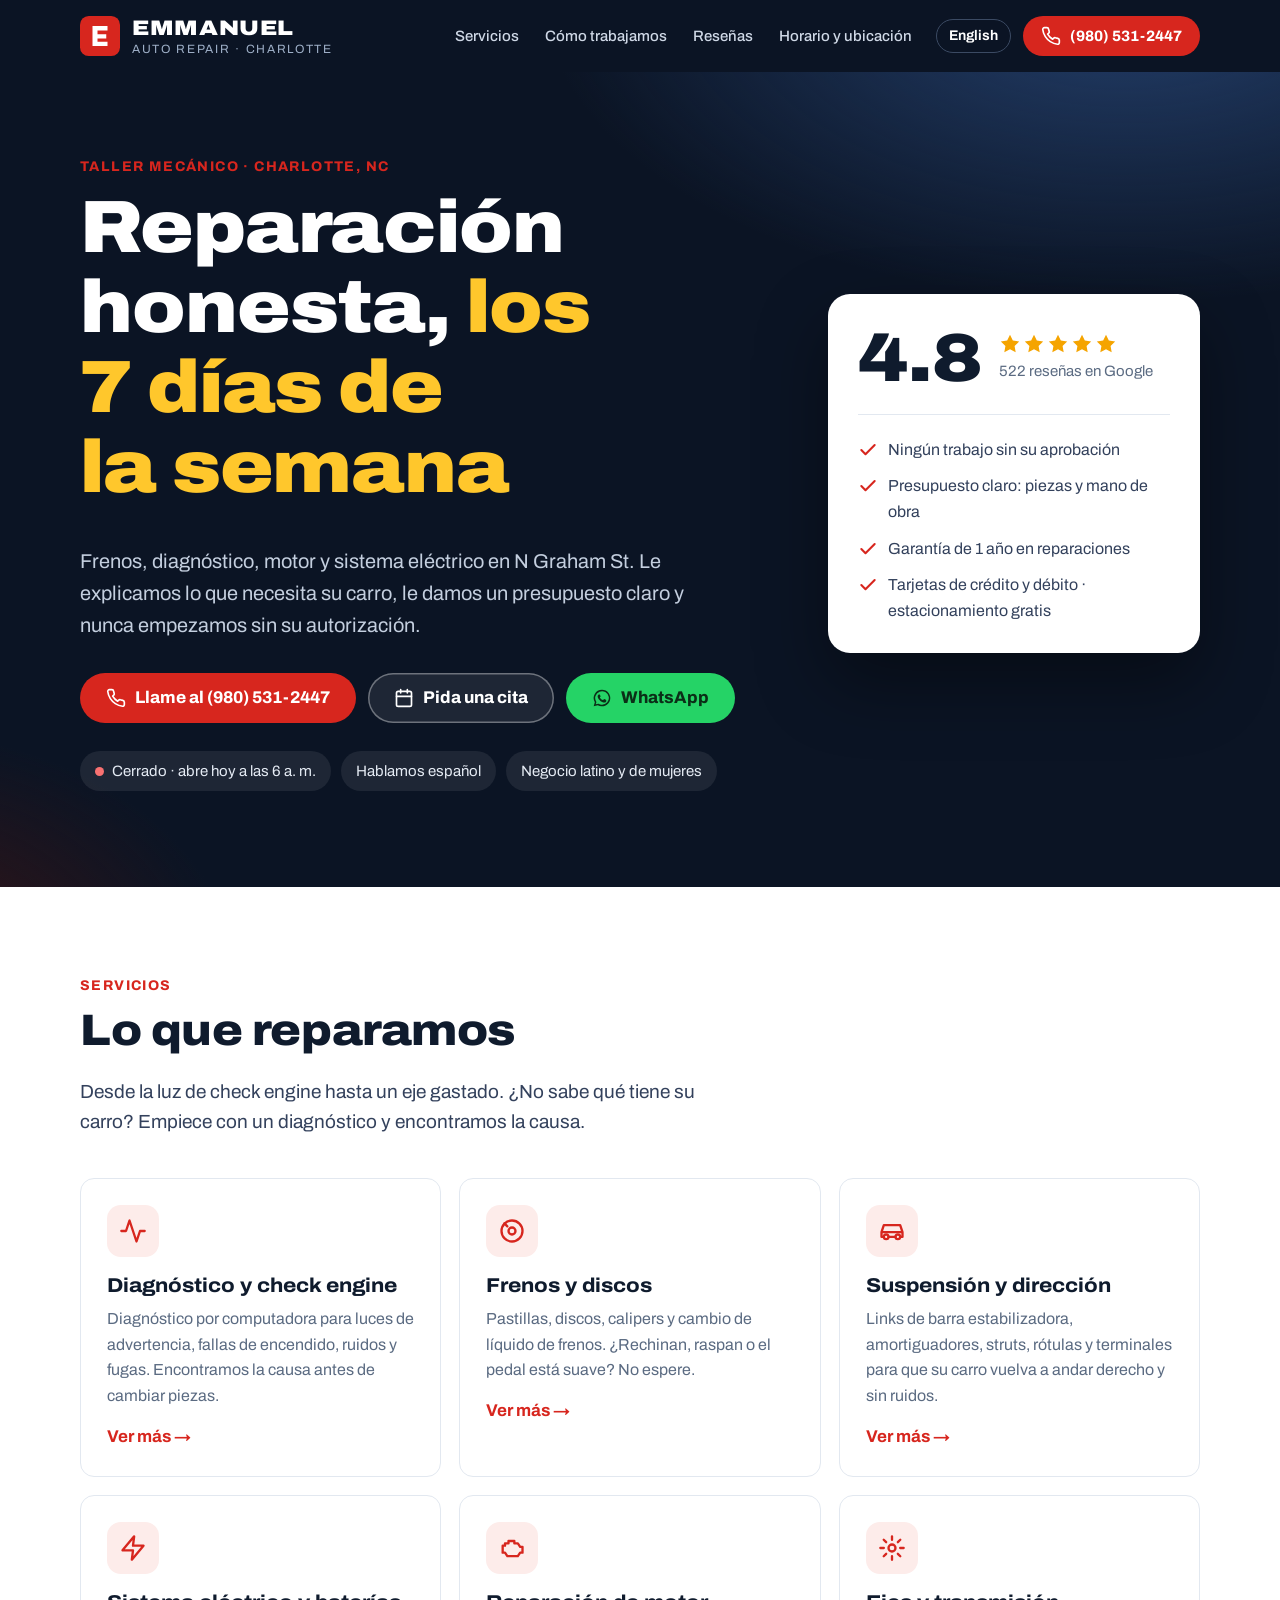
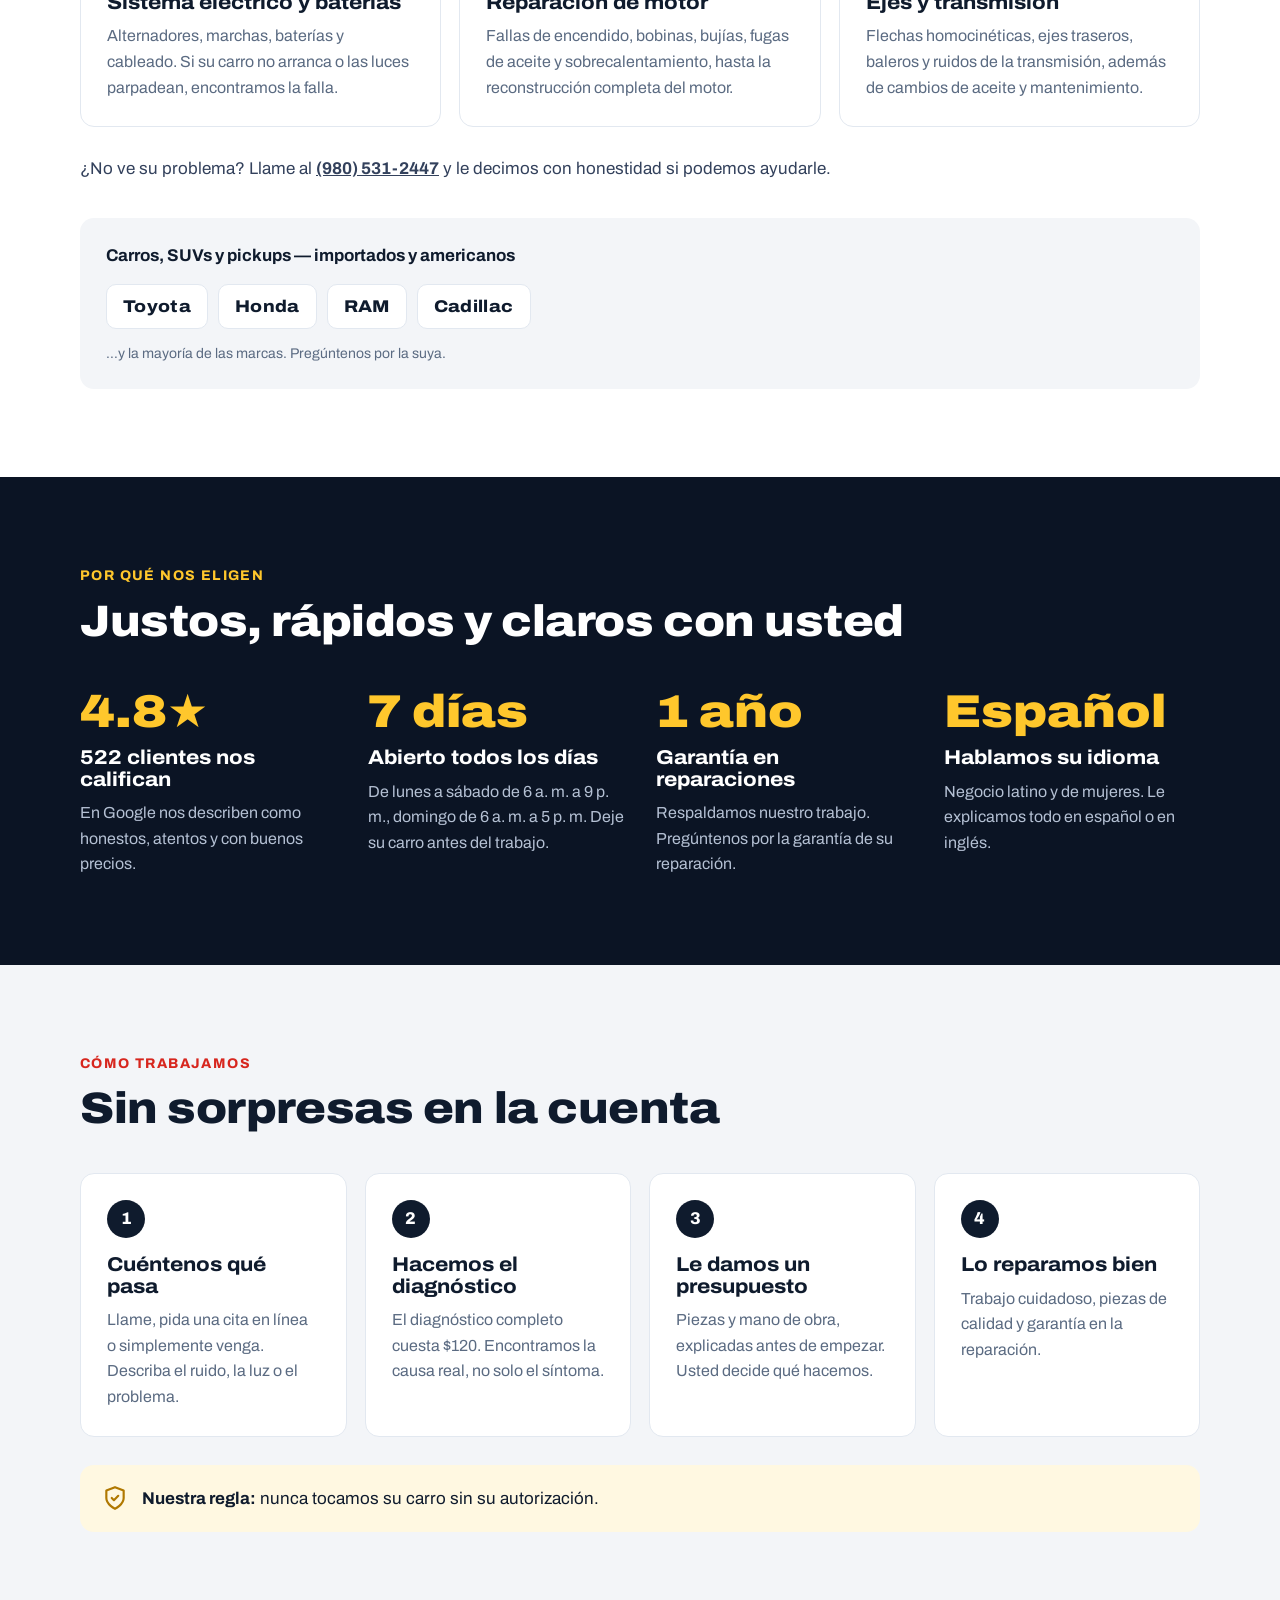
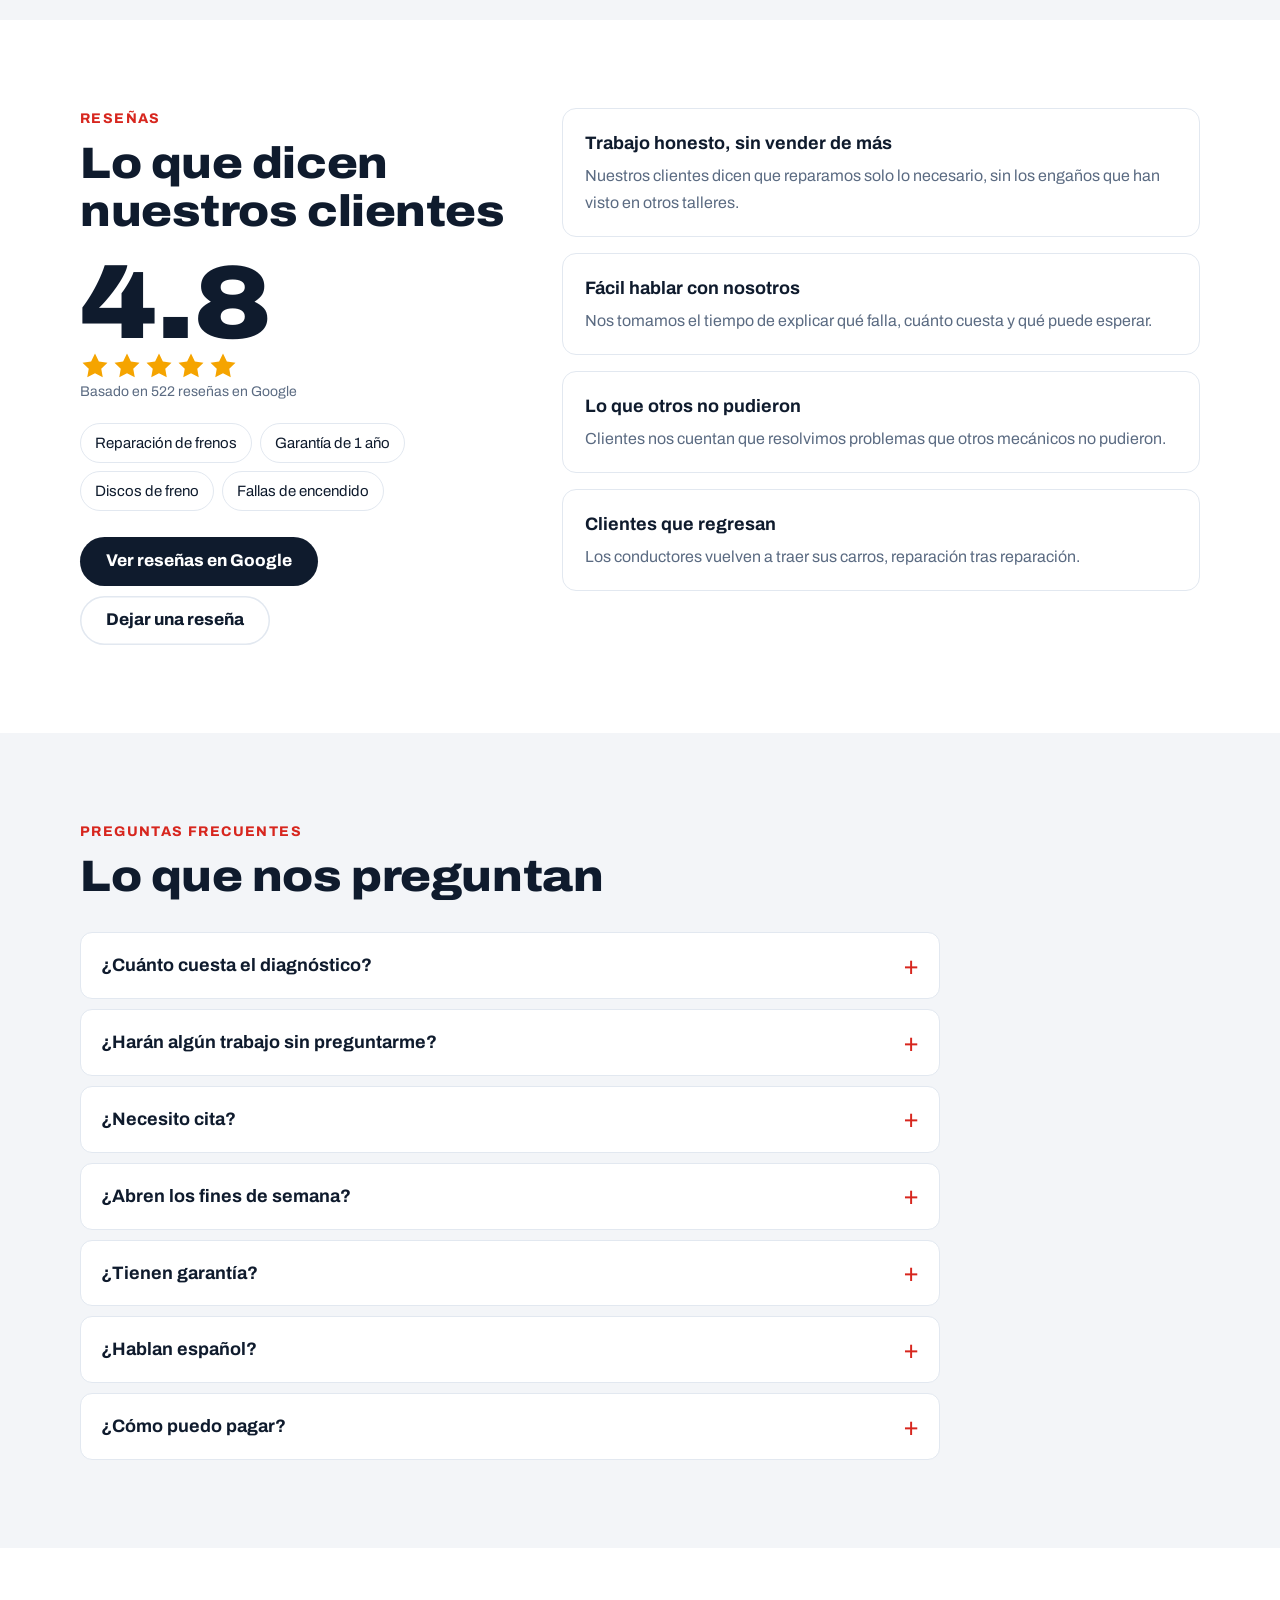
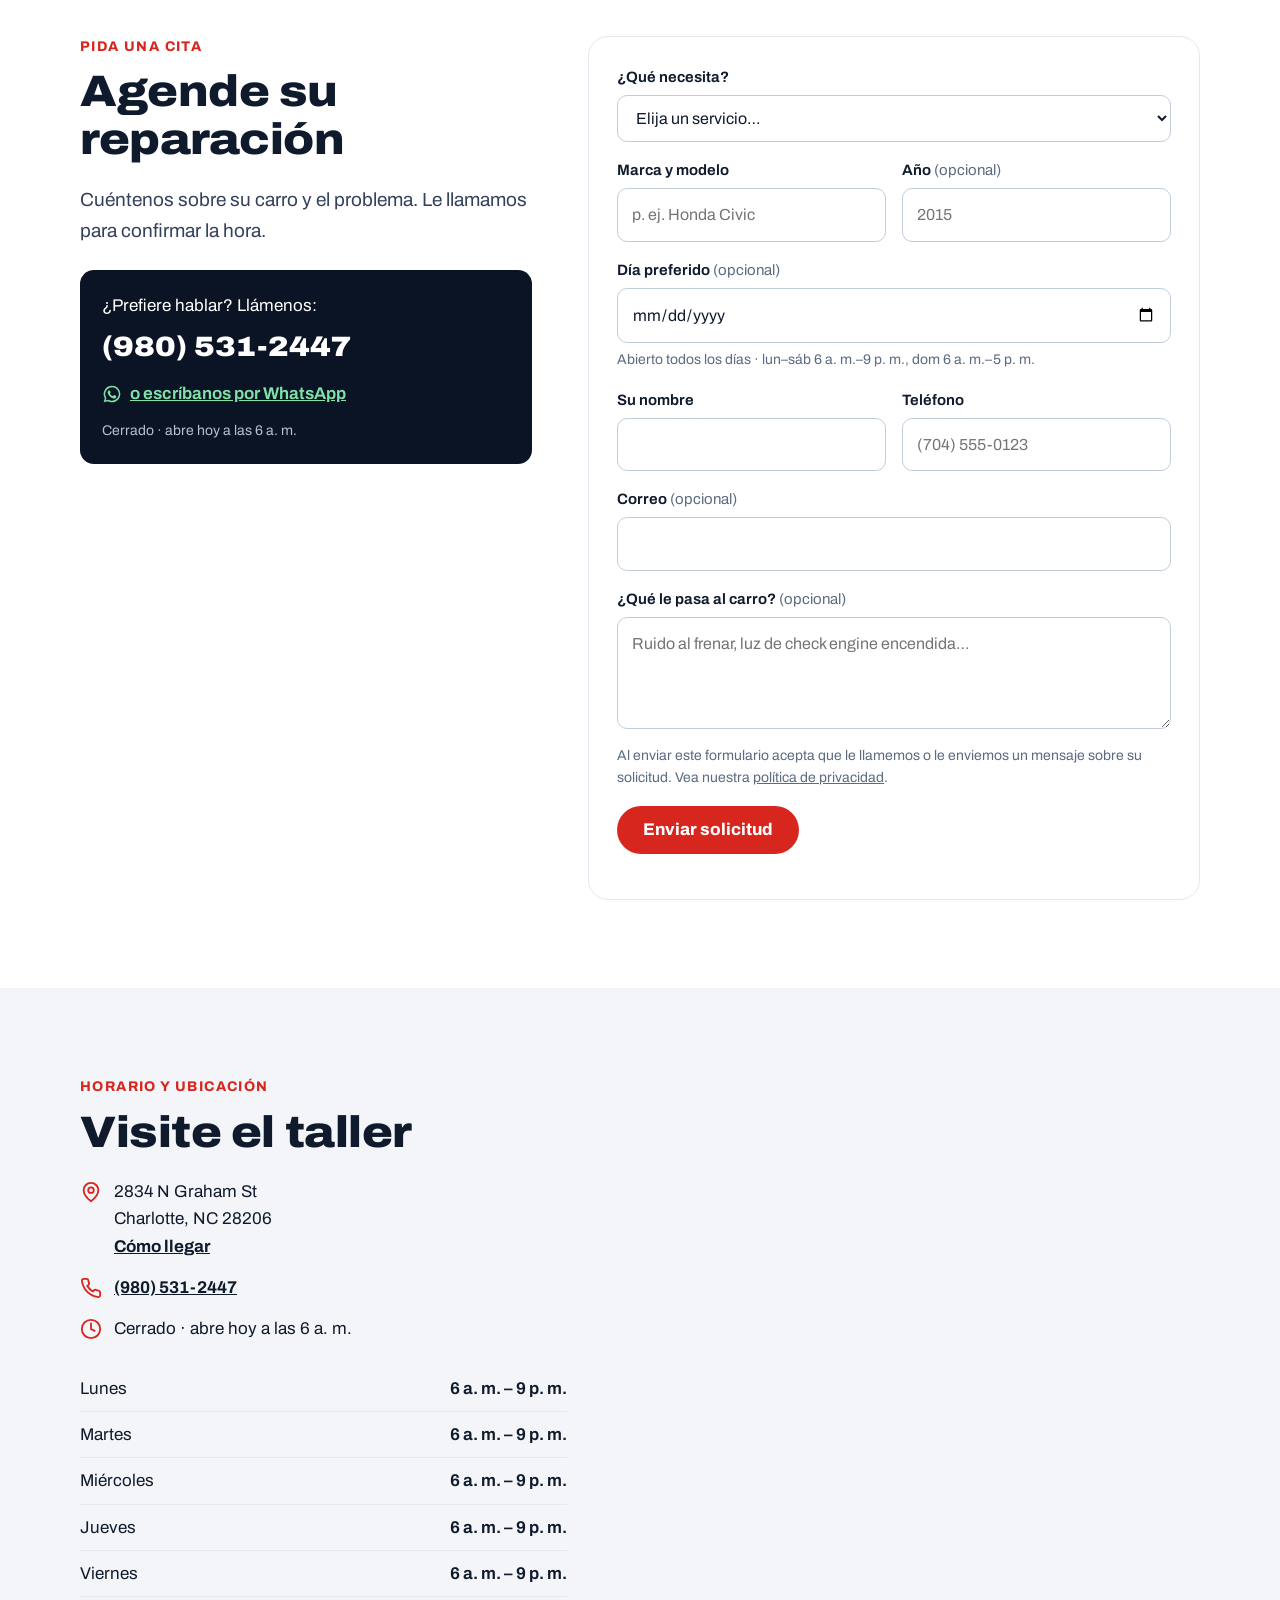
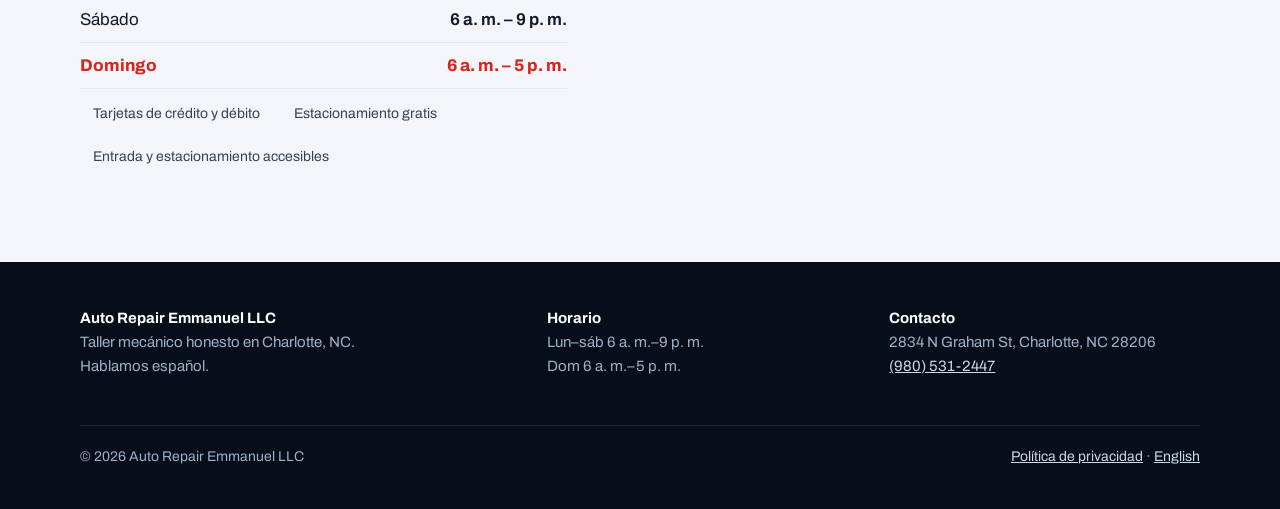
==== commit cad365e6: "Add service pages, FAQ, WhatsApp, live Google photos/reviews, Firebase, og:image Co-Authored-By: Cla" ====
--- a/es/index.html
+++ b/es/index.html
@@ -4,19 +4,24 @@
 <meta charset="utf-8">
 <meta name="viewport" content="width=device-width, initial-scale=1, viewport-fit=cover">
 <title>Auto Repair Emmanuel — Taller mecánico honesto en Charlotte, NC · Abierto 7 días</title>
-<meta name="description" content="Taller mecánico latino y de propiedad femenina en 2834 N Graham St, Charlotte. Frenos, diagnóstico, motor, sistema eléctrico y suspensión. 4.8★ con 522 reseñas en Google. Abierto los 7 días. (980) 531-2447.">
+<meta name="description" content="Taller mecánico latino y de propiedad femenina en 2834 N Graham St, Charlotte. Frenos, diagnóstico, motor, sistema eléctrico y suspensión. 4.8★ con <span data-count>522</span> reseñas en Google. Abierto los 7 días. (980) 531-2447.">
 <link rel="canonical" href="https://www.autorepairemmanuel.com/es/">
 <link rel="alternate" hreflang="en" href="https://www.autorepairemmanuel.com/">
 <link rel="alternate" hreflang="es" href="https://www.autorepairemmanuel.com/es/">
 <link rel="alternate" hreflang="x-default" href="https://www.autorepairemmanuel.com/">
 <meta property="og:type" content="website">
 <meta property="og:title" content="Auto Repair Emmanuel — Taller mecánico honesto en Charlotte, NC">
-<meta property="og:description" content="Frenos, diagnóstico, motor y sistema eléctrico. 4.8★ con 522 reseñas en Google. Abierto los 7 días.">
+<meta property="og:description" content="Frenos, diagnóstico, motor y sistema eléctrico. 4.8★ con <span data-count>522</span> reseñas en Google. Abierto los 7 días.">
 <meta property="og:url" content="https://www.autorepairemmanuel.com/es/">
 <meta property="og:locale" content="es_US">
 <meta property="og:locale:alternate" content="en_US">
 <!-- preview: remove noindex when the client approves the launch -->
 <meta name="robots" content="noindex, nofollow">
+<meta property="og:image" content="https://ihorsavva.github.io/emmanuelAuto/assets/img/og.png">
+<meta property="og:image:width" content="1200">
+<meta property="og:image:height" content="630">
+<meta property="og:image:alt" content="Auto Repair Emmanuel — taller mecánico honesto en Charlotte, NC">
+<meta name="twitter:card" content="summary_large_image">
 <meta name="theme-color" content="#0b1424">
 <link rel="icon" href="../assets/img/favicon.svg" type="image/svg+xml">
 <link rel="preconnect" href="https://fonts.googleapis.com">
@@ -51,6 +56,70 @@
  "areaServed": { "@type": "City", "name": "Charlotte" }
 }
 </script>
+<script type="application/ld+json">
+{
+ "@context": "https://schema.org",
+ "@type": "FAQPage",
+ "mainEntity": [
+  {
+   "@type": "Question",
+   "name": "¿Cuánto cuesta el diagnóstico?",
+   "acceptedAnswer": {
+    "@type": "Answer",
+    "text": "El diagnóstico completo cuesta $120. Primero encontramos la causa y después le damos un presupuesto de piezas y mano de obra."
+   }
+  },
+  {
+   "@type": "Question",
+   "name": "¿Harán algún trabajo sin preguntarme?",
+   "acceptedAnswer": {
+    "@type": "Answer",
+    "text": "No. Nunca tocamos su carro sin su autorización. Usted ve el presupuesto y decide qué hacemos."
+   }
+  },
+  {
+   "@type": "Question",
+   "name": "¿Necesito cita?",
+   "acceptedAnswer": {
+    "@type": "Answer",
+    "text": "Pida una cita en línea o llame al (980) 531-2447 y le confirmamos la hora. Si es urgente, llame y le decimos qué tan pronto podemos revisarlo."
+   }
+  },
+  {
+   "@type": "Question",
+   "name": "¿Abren los fines de semana?",
+   "acceptedAnswer": {
+    "@type": "Answer",
+    "text": "Sí. Abrimos los 7 días: de lunes a sábado de 6 a. m. a 9 p. m. y el domingo de 6 a. m. a 5 p. m."
+   }
+  },
+  {
+   "@type": "Question",
+   "name": "¿Tienen garantía?",
+   "acceptedAnswer": {
+    "@type": "Answer",
+    "text": "Sí, nuestras reparaciones tienen garantía de 1 año. Pregúntenos los detalles de su reparación."
+   }
+  },
+  {
+   "@type": "Question",
+   "name": "¿Hablan español?",
+   "acceptedAnswer": {
+    "@type": "Answer",
+    "text": "Sí. Somos un negocio latino y de mujeres, y le explicamos todo en español o en inglés."
+   }
+  },
+  {
+   "@type": "Question",
+   "name": "¿Cómo puedo pagar?",
+   "acceptedAnswer": {
+    "@type": "Answer",
+    "text": "Aceptamos tarjetas de crédito y débito."
+   }
+  }
+ ]
+}
+</script>
 </head>
 <body>
 <svg width="0" height="0" style="position:absolute" aria-hidden="true">
@@ -70,6 +139,7 @@
     <symbol id="i-gear" viewBox="0 0 24 24"><g fill="none" stroke="currentColor" stroke-width="2" stroke-linecap="round"><circle cx="12" cy="12" r="3"/><path d="M12 2v3M12 19v3M2 12h3M19 12h3M4.9 4.9 7 7M17 17l2.1 2.1M4.9 19.1 7 17M17 7l2.1-2.1"/></g></symbol>
     <symbol id="i-shield" viewBox="0 0 24 24"><g fill="none" stroke="currentColor" stroke-width="2" stroke-linecap="round" stroke-linejoin="round"><path d="M12 22s8-4 8-10V5l-8-3-8 3v7c0 6 8 10 8 10z"/><path d="m9 12 2 2 4-4"/></g></symbol>
     <symbol id="i-menu" viewBox="0 0 24 24"><path fill="none" stroke="currentColor" stroke-width="2" stroke-linecap="round" d="M3 6h18M3 12h18M3 18h18"/></symbol>
+    <symbol id="i-wa" viewBox="0 0 24 24"><path fill="currentColor" d="M12 2a10 10 0 0 0-8.6 15.1L2 22l5-1.3A10 10 0 1 0 12 2zm0 18.2a8.2 8.2 0 0 1-4.2-1.2l-.3-.2-3 .8.8-2.9-.2-.3A8.2 8.2 0 1 1 12 20.2zm4.5-6.1c-.2-.1-1.5-.7-1.7-.8-.2-.1-.4-.1-.6.1l-.8 1c-.1.2-.3.2-.5.1a6.7 6.7 0 0 1-3.3-2.9c-.3-.4.3-.4.7-1.3.1-.2 0-.3 0-.4l-.8-1.8c-.2-.5-.4-.4-.6-.4h-.5c-.2 0-.4.1-.7.3-.2.3-.9.9-.9 2.2s.9 2.5 1 2.7c.1.2 1.8 2.8 4.4 3.9 1.6.7 2.3.8 3.1.6.5-.1 1.5-.6 1.7-1.2.2-.6.2-1.1.2-1.2-.1-.1-.3-.2-.5-.3z"/></symbol>
     <symbol id="i-logo" viewBox="0 0 64 64"><rect width="64" height="64" rx="14" fill="#d7261e"/><path d="M20 16h24v7H28v6h14v7H28v5h16v7H20z" fill="#fff"/></symbol>
   </defs>
 </svg>
@@ -103,6 +173,7 @@
         <div class="cta">
           <a class="btn btn-primary" href="tel:+19805312447"><svg aria-hidden="true"><use href="#i-phone"/></svg>Llame al (980) 531-2447</a>
           <a class="btn btn-ghost" href="#book"><svg aria-hidden="true"><use href="#i-cal"/></svg>Pida una cita</a>
+          <a class="btn btn-wa" href="https://wa.me/19805312447?text=%C2%A1Hola!%20Quiero%20hacer%20una%20cita." target="_blank" rel="noopener"><svg aria-hidden="true"><use href="#i-wa"/></svg>WhatsApp</a>
         </div>
         <ul class="badges">
           <li class="badge" data-status><span class="status-dot"></span><span data-status-text>Lun–sáb 6 a. m.–9 p. m. · dom 6 a. m.–5 p. m.</span></li>
@@ -112,10 +183,10 @@
       </div>
       <aside class="rating-card" aria-label="Calificación en Google">
         <div class="top">
-          <div class="big">4.8</div>
+          <div class="big" data-rating>4.8</div>
           <div>
             <div class="stars" aria-label="4.8 de 5 estrellas"><svg><use href="#i-star"/></svg><svg><use href="#i-star"/></svg><svg><use href="#i-star"/></svg><svg><use href="#i-star"/></svg><svg><use href="#i-star"/></svg></div>
-            <div class="count">522 reseñas en Google</div>
+            <div class="count"><span data-count>522</span> reseñas en Google</div>
           </div>
         </div>
         <hr>
@@ -135,14 +206,15 @@
       <h2>Lo que reparamos</h2>
       <p class="lead">Desde la luz de check engine hasta un eje gastado. ¿No sabe qué tiene su carro? Empiece con un diagnóstico y encontramos la causa.</p>
       <div class="grid">
-        <article class="card"><div class="ico"><svg aria-hidden="true"><use href="#i-pulse"/></svg></div><h3>Diagnóstico y check engine</h3><p>Diagnóstico por computadora para luces de advertencia, fallas de encendido, ruidos y fugas. Encontramos la causa antes de cambiar piezas.</p></article>
-        <article class="card"><div class="ico"><svg aria-hidden="true"><use href="#i-disc"/></svg></div><h3>Frenos y discos</h3><p>Pastillas, discos, calipers y cambio de líquido de frenos. ¿Rechinan, raspan o el pedal está suave? No espere.</p></article>
-        <article class="card"><div class="ico"><svg aria-hidden="true"><use href="#i-car"/></svg></div><h3>Suspensión y dirección</h3><p>Links de barra estabilizadora, amortiguadores, struts, rótulas y terminales para que su carro vuelva a andar derecho y sin ruidos.</p></article>
+        <article class="card"><div class="ico"><svg aria-hidden="true"><use href="#i-pulse"/></svg></div><h3>Diagnóstico y check engine</h3><p>Diagnóstico por computadora para luces de advertencia, fallas de encendido, ruidos y fugas. Encontramos la causa antes de cambiar piezas.</p><a class="card-link" href="check-engine.html">Ver más<span class="sr"> — Diagnóstico y check engine</span> →</a></article>
+        <article class="card"><div class="ico"><svg aria-hidden="true"><use href="#i-disc"/></svg></div><h3>Frenos y discos</h3><p>Pastillas, discos, calipers y cambio de líquido de frenos. ¿Rechinan, raspan o el pedal está suave? No espere.</p><a class="card-link" href="frenos.html">Ver más<span class="sr"> — Reparación de frenos</span> →</a></article>
+        <article class="card"><div class="ico"><svg aria-hidden="true"><use href="#i-car"/></svg></div><h3>Suspensión y dirección</h3><p>Links de barra estabilizadora, amortiguadores, struts, rótulas y terminales para que su carro vuelva a andar derecho y sin ruidos.</p><a class="card-link" href="suspension.html">Ver más<span class="sr"> — Suspensión y dirección</span> →</a></article>
         <article class="card"><div class="ico"><svg aria-hidden="true"><use href="#i-bolt"/></svg></div><h3>Sistema eléctrico y baterías</h3><p>Alternadores, marchas, baterías y cableado. Si su carro no arranca o las luces parpadean, encontramos la falla.</p></article>
-        <article class="card"><div class="ico"><svg aria-hidden="true"><use href="#i-engine"/></svg></div><h3>Reparación de motor</h3><p>Fallas de encendido, bobinas, bujías, fugas de aceite y sobrecalentamiento, bien reparados desde la primera vez.</p></article>
+        <article class="card"><div class="ico"><svg aria-hidden="true"><use href="#i-engine"/></svg></div><h3>Reparación de motor</h3><p>Fallas de encendido, bobinas, bujías, fugas de aceite y sobrecalentamiento, hasta la reconstrucción completa del motor.</p></article>
         <article class="card"><div class="ico"><svg aria-hidden="true"><use href="#i-gear"/></svg></div><h3>Ejes y transmisión</h3><p>Flechas homocinéticas, ejes traseros, baleros y ruidos de la transmisión, además de cambios de aceite y mantenimiento.</p></article>
       </div>
       <p class="more">¿No ve su problema? Llame al <a href="tel:+19805312447">(980) 531-2447</a> y le decimos con honestidad si podemos ayudarle.</p>
+      <div class="makes"><p><strong>Carros, SUVs y pickups — importados y americanos</strong></p><ul><li>Toyota</li><li>Honda</li><li>RAM</li><li>Cadillac</li></ul><p class="hint">…y la mayoría de las marcas. Pregúntenos por la suya.</p></div>
     </div>
   </section>
 
@@ -173,14 +245,24 @@
     </div>
   </section>
 
+  <section class="section dark" id="gallery" hidden>
+    <div class="wrap">
+      <p class="eyebrow">Nuestro trabajo</p>
+      <h2>Dentro del taller</h2>
+      <p class="lead">Trabajos reales de nuestro taller: frenos, suspensión, reconstrucción de motores, trocas y SUVs.</p>
+      <div class="gallery" id="gallery-grid"></div>
+      <p class="g-attr">Fotos y reseñas de Google Maps</p>
+    </div>
+  </section>
+
   <section class="section" id="reviews">
     <div class="wrap reviews">
       <div>
         <p class="eyebrow">Reseñas</p>
         <h2>Lo que dicen nuestros clientes</h2>
-        <div class="score">4.8</div>
+        <div class="score" data-rating>4.8</div>
         <div class="stars" aria-label="4.8 de 5 estrellas"><svg><use href="#i-star"/></svg><svg><use href="#i-star"/></svg><svg><use href="#i-star"/></svg><svg><use href="#i-star"/></svg><svg><use href="#i-star"/></svg></div>
-        <p class="hint">Basado en 522 reseñas en Google</p>
+        <p class="hint">Basado en <span data-count>522</span> reseñas en Google</p>
         <ul class="tags" aria-label="Lo más mencionado en las reseñas">
           <li>Reparación de frenos</li><li>Garantía de 1 año</li><li>Discos de freno</li><li>Fallas de encendido</li>
         </ul>
@@ -189,7 +271,7 @@
           <a class="btn btn-line" href="https://search.google.com/local/writereview?placeid=ChIJTweTncUfVIgRrCcnDL8Av2Q" target="_blank" rel="noopener">Dejar una reseña</a>
         </div>
       </div>
-      <ul class="quotes">
+      <ul class="quotes" id="quotes">
         <li><strong>Trabajo honesto, sin vender de más</strong><span>Nuestros clientes dicen que reparamos solo lo necesario, sin los engaños que han visto en otros talleres.</span></li>
         <li><strong>Fácil hablar con nosotros</strong><span>Nos tomamos el tiempo de explicar qué falla, cuánto cuesta y qué puede esperar.</span></li>
         <li><strong>Lo que otros no pudieron</strong><span>Clientes nos cuentan que resolvimos problemas que otros mecánicos no pudieron.</span></li>
@@ -198,7 +280,23 @@
     </div>
   </section>
 
-  <section class="section alt" id="book">
+  <section class="section alt" id="faq">
+    <div class="wrap">
+      <p class="eyebrow">Preguntas frecuentes</p>
+      <h2>Lo que nos preguntan</h2>
+      <div class="faq">
+        <details><summary>¿Cuánto cuesta el diagnóstico?</summary><p>El diagnóstico completo cuesta $120. Primero encontramos la causa y después le damos un presupuesto de piezas y mano de obra.</p></details>
+        <details><summary>¿Harán algún trabajo sin preguntarme?</summary><p>No. Nunca tocamos su carro sin su autorización. Usted ve el presupuesto y decide qué hacemos.</p></details>
+        <details><summary>¿Necesito cita?</summary><p>Pida una cita en línea o llame al (980) 531-2447 y le confirmamos la hora. Si es urgente, llame y le decimos qué tan pronto podemos revisarlo.</p></details>
+        <details><summary>¿Abren los fines de semana?</summary><p>Sí. Abrimos los 7 días: de lunes a sábado de 6 a. m. a 9 p. m. y el domingo de 6 a. m. a 5 p. m.</p></details>
+        <details><summary>¿Tienen garantía?</summary><p>Sí, nuestras reparaciones tienen garantía de 1 año. Pregúntenos los detalles de su reparación.</p></details>
+        <details><summary>¿Hablan español?</summary><p>Sí. Somos un negocio latino y de mujeres, y le explicamos todo en español o en inglés.</p></details>
+        <details><summary>¿Cómo puedo pagar?</summary><p>Aceptamos tarjetas de crédito y débito.</p></details>
+      </div>
+    </div>
+  </section>
+
+  <section class="section" id="book">
     <div class="wrap book">
       <div>
         <p class="eyebrow">Pida una cita</p>
@@ -207,6 +305,7 @@
         <div class="call-box" data-status>
           <p style="margin:0 0 6px">¿Prefiere hablar? Llámenos:</p>
           <a class="tel" href="tel:+19805312447">(980) 531-2447</a>
+          <p style="margin:10px 0 0"><a class="wa-link" href="https://wa.me/19805312447?text=%C2%A1Hola!%20Quiero%20hacer%20una%20cita." target="_blank" rel="noopener"><svg aria-hidden="true"><use href="#i-wa"/></svg>o escríbanos por WhatsApp</a></p>
           <p class="hint" style="margin:8px 0 0;color:#b4c0d3"><span data-status-text>Lun–sáb 6 a. m.–9 p. m. · dom 6 a. m.–5 p. m.</span></p>
         </div>
       </div>
@@ -242,7 +341,7 @@
     </div>
   </section>
 
-  <section class="section" id="contact">
+  <section class="section alt" id="contact">
     <div class="wrap contact">
       <div>
         <p class="eyebrow">Horario y ubicación</p>
@@ -296,10 +395,12 @@
 
 <div class="callbar">
   <a class="btn btn-primary" href="tel:+19805312447"><svg aria-hidden="true"><use href="#i-phone"/></svg>Llamar</a>
-  <a class="btn btn-ghost" href="https://www.google.com/maps/dir/?api=1&amp;destination=Auto+Repair+Emmanuel+LLC&amp;destination_place_id=ChIJTweTncUfVIgRrCcnDL8Av2Q" target="_blank" rel="noopener"><svg aria-hidden="true"><use href="#i-nav"/></svg>Cómo llegar</a>
+  <a class="btn btn-wa" href="https://wa.me/19805312447?text=%C2%A1Hola!%20Quiero%20hacer%20una%20cita." target="_blank" rel="noopener"><svg aria-hidden="true"><use href="#i-wa"/></svg>WhatsApp</a>
+  <a class="btn btn-ghost" href="https://www.google.com/maps/dir/?api=1&amp;destination=Auto+Repair+Emmanuel+LLC&amp;destination_place_id=ChIJTweTncUfVIgRrCcnDL8Av2Q" target="_blank" rel="noopener"><svg aria-hidden="true"><use href="#i-nav"/></svg>Mapa</a>
 </div>
 
 <script type="module" src="../assets/js/site.js"></script>
 <script type="module" src="../assets/js/booking.js"></script>
+<script type="module" src="../assets/js/google-live.js"></script>
 </body>
 </html>
--- a/assets/css/style.css
+++ b/assets/css/style.css
@@ -209,9 +209,64 @@
 .site-foot .legal { grid-column: 1 / -1; border-top: 1px solid #1c2940; padding-top: 20px; display: flex; flex-wrap: wrap; gap: 8px 24px; justify-content: space-between; font-size: 14px; }
 @media (max-width: 760px) { .site-foot .wrap { grid-template-columns: 1fr; } .site-foot { padding-bottom: 104px; } }
 
+/* service pages */
+.hero-sm { padding: 72px 0 80px; }
+.hero-sm .wrap { grid-template-columns: 1fr; max-width: var(--max); }
+.hero-sm h1 { font-size: clamp(36px, 5.4vw, 60px); max-width: 860px; }
+.signs { list-style: none; padding: 0; margin: 32px 0 0; display: grid; grid-template-columns: repeat(3, 1fr); gap: 14px; }
+.signs li { display: flex; gap: 12px; align-items: flex-start; padding: 18px; border: 1px solid var(--line); border-radius: 12px; font-weight: 600; }
+.signs svg { flex: none; width: 22px; height: 22px; color: var(--brand); margin-top: 2px; }
+@media (max-width: 860px) { .signs { grid-template-columns: 1fr 1fr; } }
+@media (max-width: 520px) { .signs { grid-template-columns: 1fr; } }
+.grid-2 { grid-template-columns: repeat(2, 1fr); }
+@media (max-width: 600px) { .grid-2 { grid-template-columns: 1fr; } }
+.card-link { display: inline-block; margin-top: 14px; font-weight: 700; color: var(--brand); text-decoration: none; }
+.card-link:hover { text-decoration: underline; }
+
+/* WhatsApp */
+.btn-wa { background: #25d366; color: #0b2e17; }
+.btn-wa:hover { background: #1fbd5a; }
+.wa-link { display: inline-flex; align-items: center; gap: 8px; color: #7ee2a8; font-weight: 650; }
+.wa-link svg { width: 20px; height: 20px; }
+
+/* makes */
+.makes { margin-top: 36px; padding: 24px 26px; border-radius: var(--radius); background: var(--bg-2); }
+.makes p { margin: 0; }
+.makes ul { display: flex; flex-wrap: wrap; gap: 10px; list-style: none; padding: 0; margin: 14px 0; }
+.makes li { background: #fff; border: 1px solid var(--line); border-radius: 10px; padding: 8px 16px; font-weight: 800; font-stretch: 112%; letter-spacing: .02em; }
+
+/* gallery (photos load live from Google) */
+.gallery { display: grid; grid-template-columns: repeat(4, 1fr); gap: 12px; margin-top: 36px; }
+.gallery figure { margin: 0; position: relative; aspect-ratio: 1; overflow: hidden; border-radius: 12px; background: #1b2638; }
+.gallery figure:first-child { grid-column: span 2; grid-row: span 2; }
+.gallery img { width: 100%; height: 100%; object-fit: cover; }
+.gallery figcaption { position: absolute; left: 0; right: 0; bottom: 0; padding: 18px 10px 6px; font-size: 12px; color: #dfe6f0; background: linear-gradient(transparent, rgba(0,0,0,.7)); }
+.gallery figcaption a { color: inherit; }
+@media (max-width: 760px) { .gallery { grid-template-columns: 1fr 1fr; } }
+.g-attr { margin: 16px 0 0; font-size: 13px; color: #8d9bb1; }
+
+/* live reviews */
+.quotes .who { display: flex; align-items: center; gap: 10px; margin-bottom: 8px; font-size: 15px; }
+.quotes .who img { width: 32px; height: 32px; border-radius: 50%; }
+.quotes .who a { font-weight: 700; text-decoration: none; }
+.quotes .who small { color: var(--muted); }
+.quotes .stars svg { width: 16px; height: 16px; }
+.quotes .text { color: var(--ink-2); font-size: 16px; margin: 6px 0 0; display: -webkit-box; -webkit-line-clamp: 6; -webkit-box-orient: vertical; overflow: hidden; }
+.reviews .g-attr { color: var(--muted); }
+
+/* FAQ */
+.faq { display: grid; gap: 10px; margin-top: 32px; max-width: 860px; }
+.faq details { background: #fff; border: 1px solid var(--line); border-radius: 12px; }
+.faq summary { cursor: pointer; padding: 18px 52px 18px 20px; font-weight: 700; font-size: 18px; list-style: none; position: relative; }
+.faq summary::-webkit-details-marker { display: none; }
+.faq summary::after { content: "+"; position: absolute; right: 20px; top: 50%; transform: translateY(-50%); font-size: 26px; font-weight: 400; color: var(--brand); }
+.faq details[open] summary::after { content: "–"; }
+.faq details p { padding: 0 20px 18px; margin: 0; color: var(--ink-2); }
+
 /* sticky call bar on phones */
-.callbar { position: fixed; left: 0; right: 0; bottom: 0; z-index: 30; display: none; gap: 10px; padding: 10px 16px calc(10px + env(safe-area-inset-bottom)); background: rgba(11,20,36,.97); box-shadow: 0 -6px 20px rgba(0,0,0,.2); }
-.callbar .btn { flex: 1; padding: 14px 10px; }
+.callbar { position: fixed; left: 0; right: 0; bottom: 0; z-index: 30; display: none; gap: 8px; padding: 10px 12px calc(10px + env(safe-area-inset-bottom)); background: rgba(11,20,36,.97); box-shadow: 0 -6px 20px rgba(0,0,0,.2); }
+.callbar .btn { flex: 1; padding: 13px 6px; font-size: 15px; gap: 6px; }
+.callbar .btn svg { width: 18px; height: 18px; }
 @media (max-width: 760px) { .callbar { display: flex; } }
 
 /* admin */
